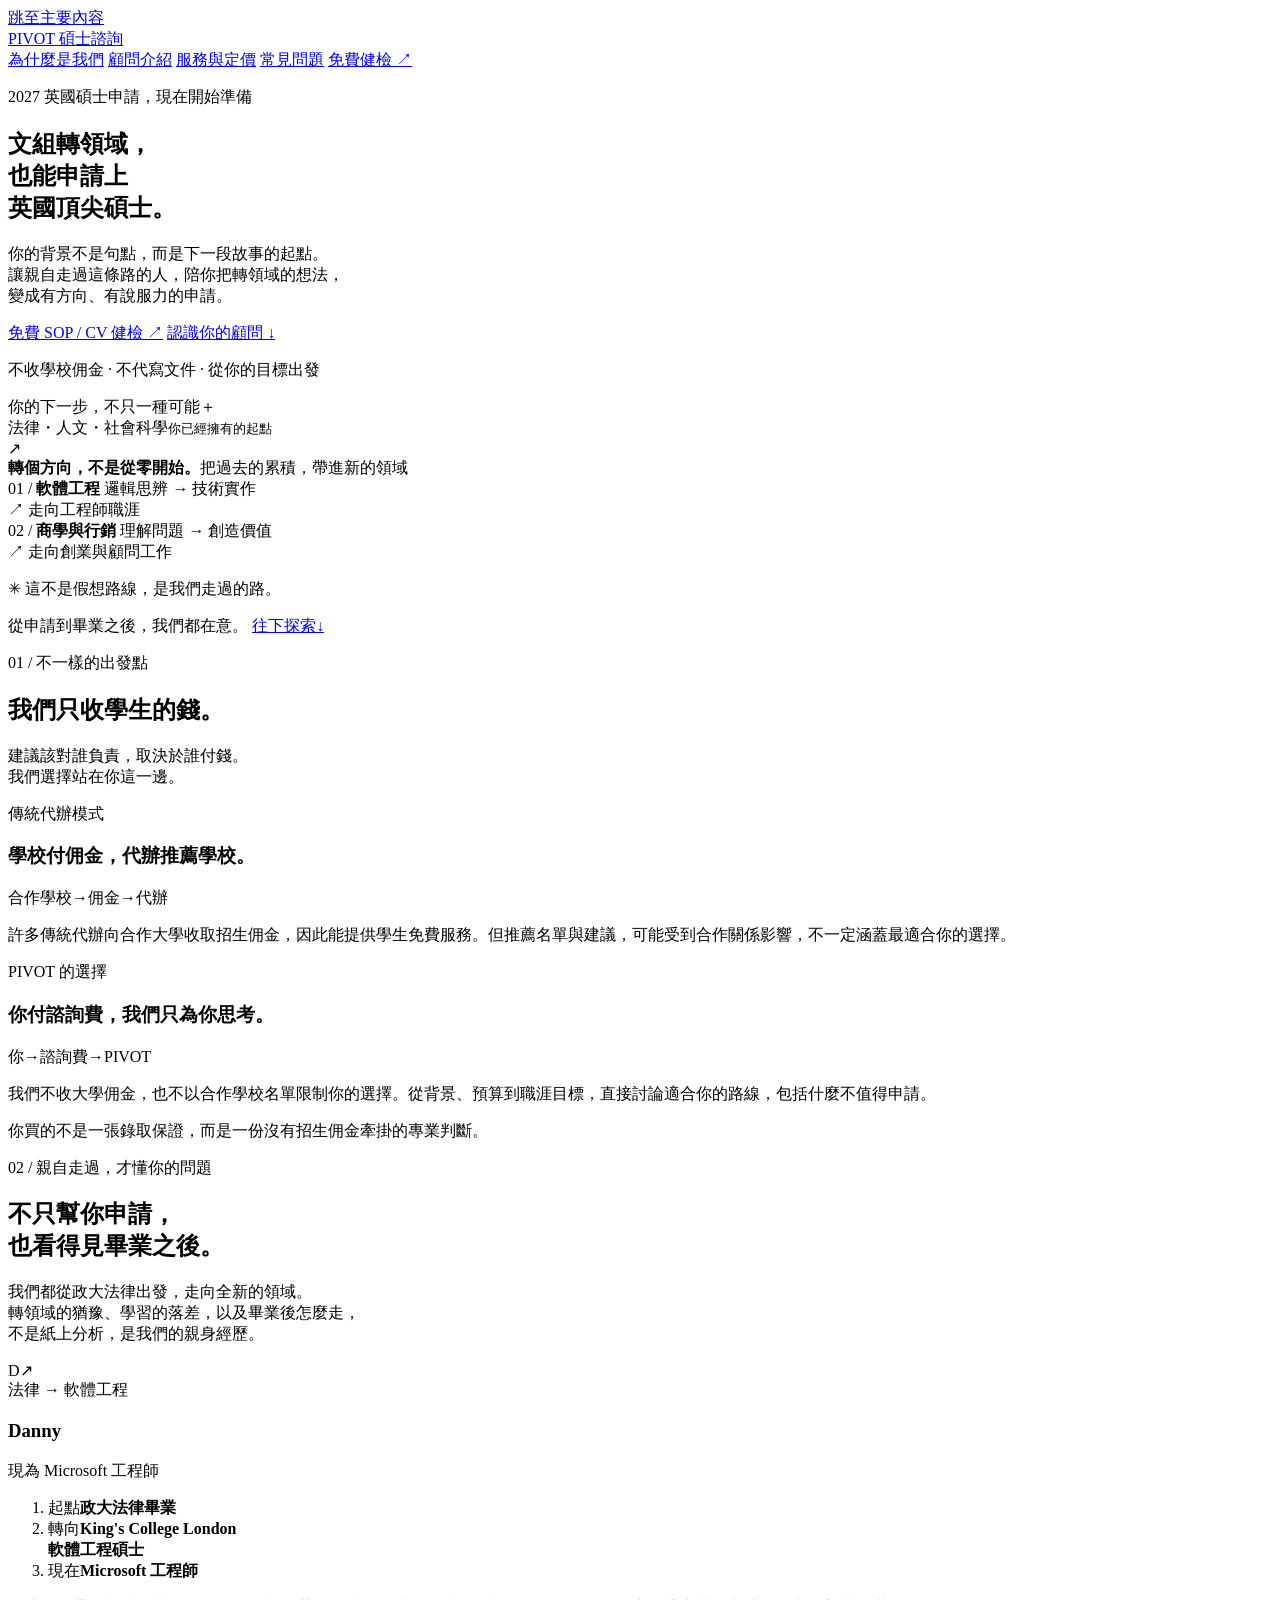
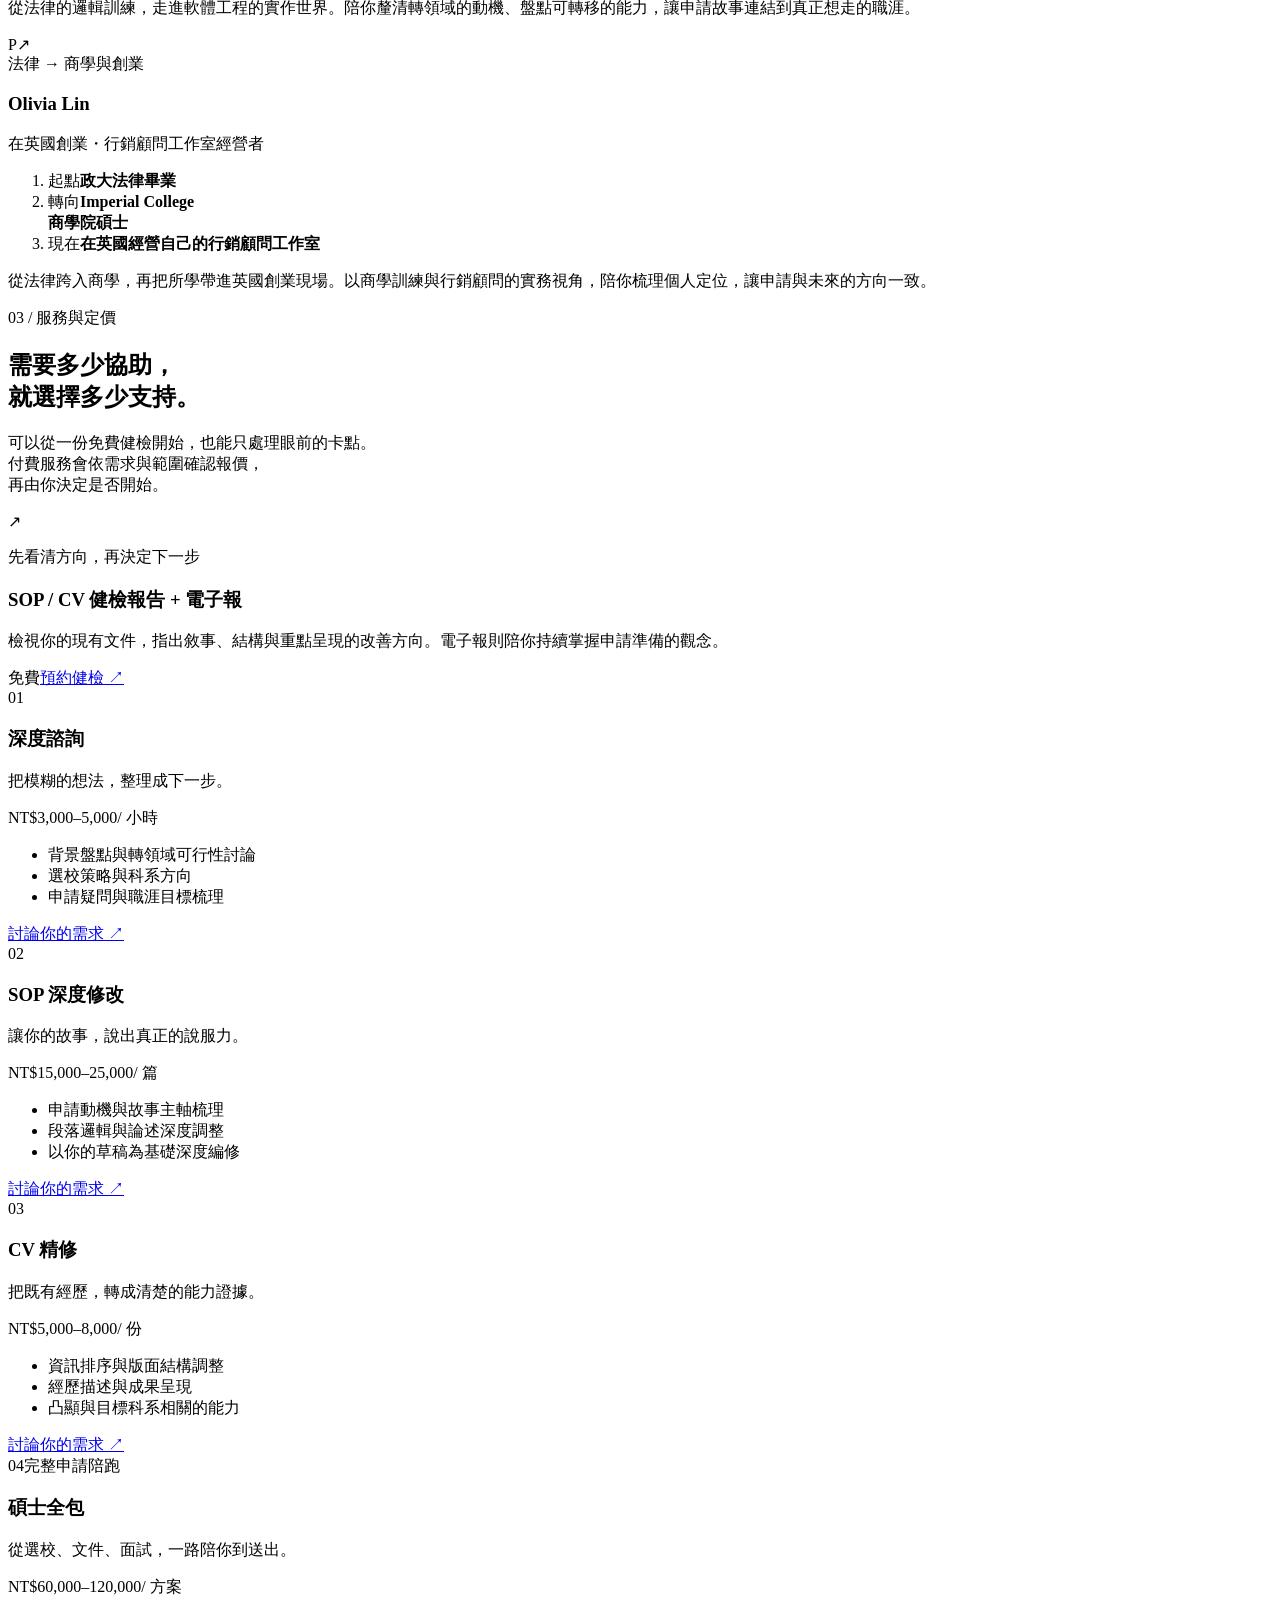
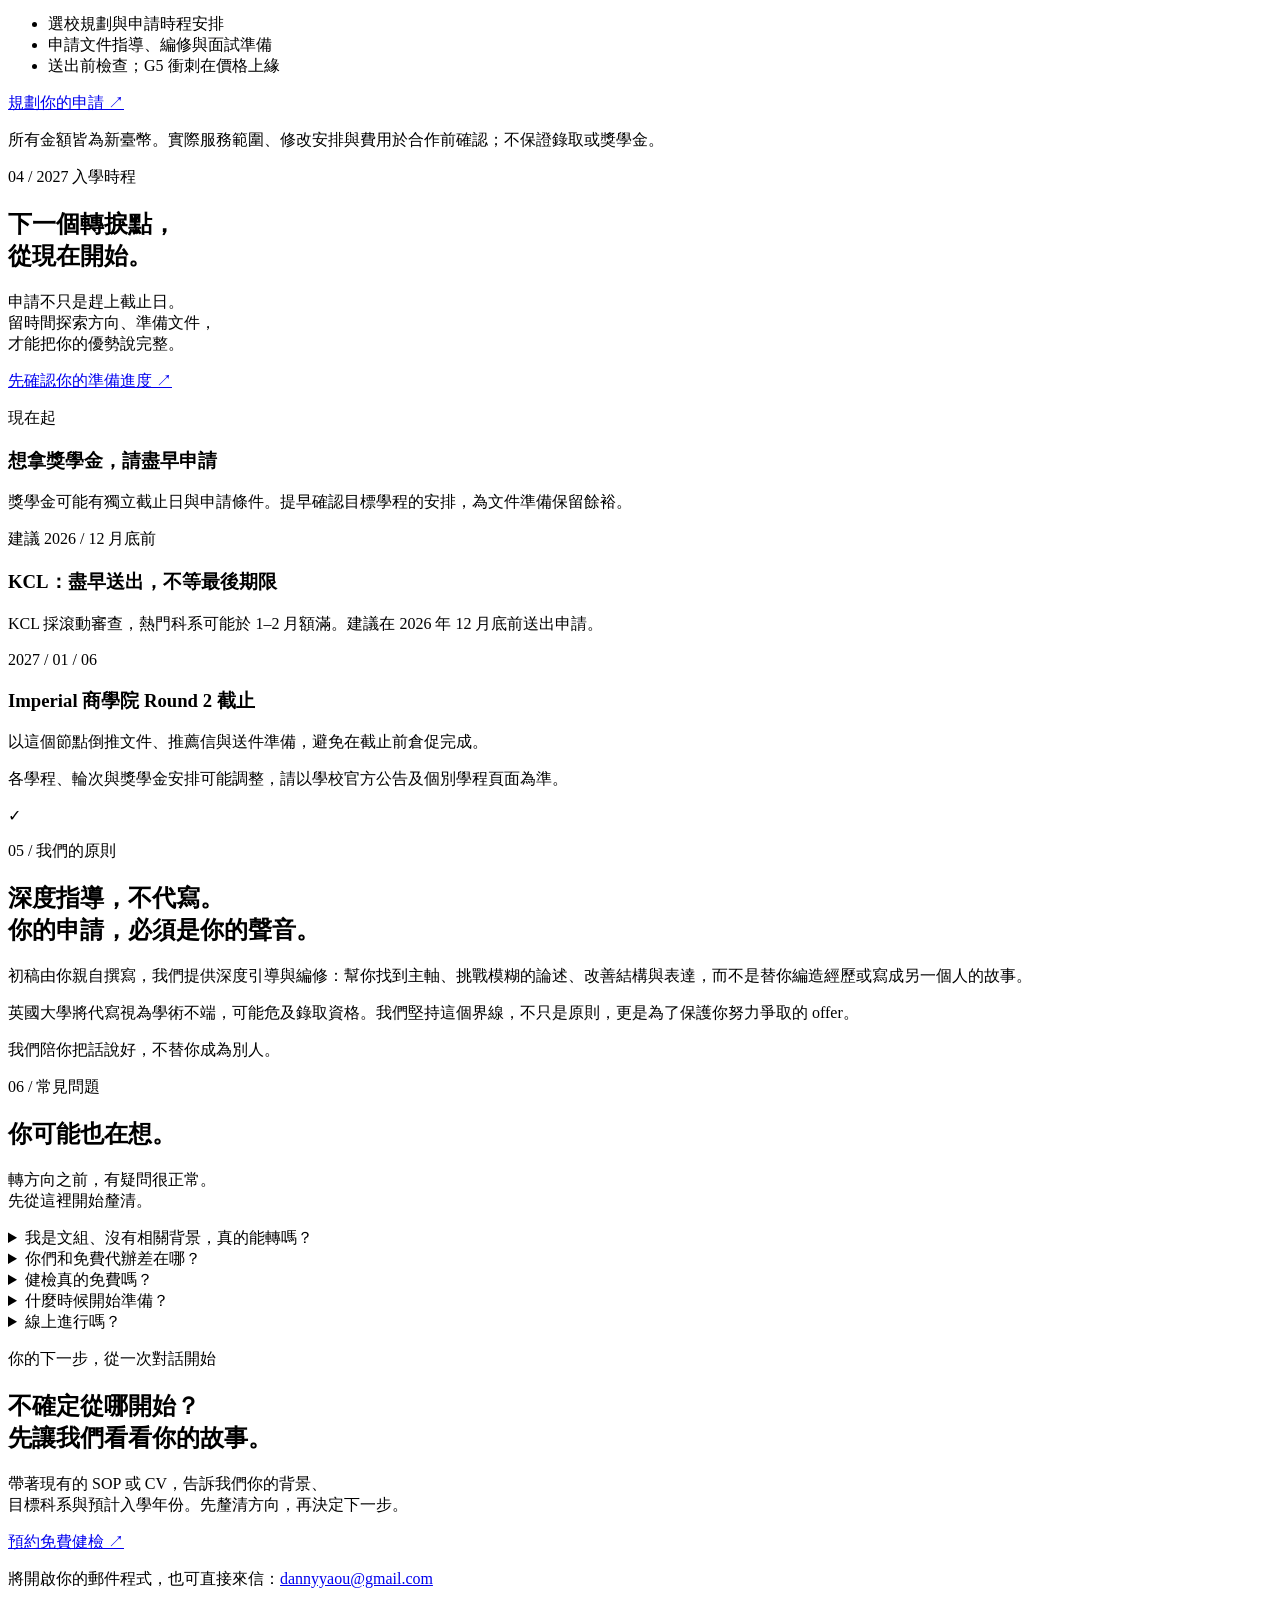
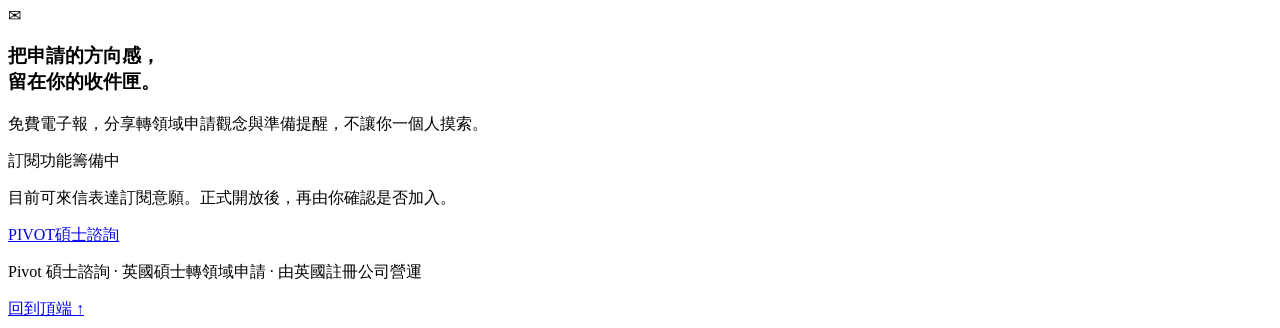
==== index.html @ 25c69df4 "Add files via upload" ====
<!doctype html>
<html lang="zh-Hant">
  <head>
    <meta charset="utf-8">
    <meta name="viewport" content="width=device-width, initial-scale=1">
    <meta name="theme-color" content="#102b40">
    <meta name="description" content="Pivot 碩士諮詢，陪文組背景的你轉領域申請英國碩士。由親身轉往軟體工程與商學的顧問，提供免費 SOP / CV 健檢、選校、文件修改與申請諮詢。只向學生收費，不收學校佣金。">
    <title>Pivot 碩士諮詢｜文組轉領域，走向你的下一步</title>
    <link rel="stylesheet" href="assets/style.css">
    <script src="assets/main.js" defer></script>
  </head>
  <body>
    <a class="skip-link" href="#main">跳至主要內容</a>
    <header class="site-header">
      <div class="container header-inner">
        <a class="brand" href="#top" aria-label="Pivot 碩士諮詢，回到首頁">
          <span class="wordmark">PIVOT<span class="brand-dot" aria-hidden="true"></span></span>
          <span class="brand-description">碩士諮詢</span>
        </a>
        <button class="nav-toggle" type="button" aria-expanded="false" aria-controls="primary-nav" hidden>
          <span class="menu-icon" aria-hidden="true"></span>
          <span class="menu-label">開啟選單</span>
        </button>
        <nav id="primary-nav" class="primary-nav" aria-label="主要導覽">
          <a href="#approach">為什麼是我們</a>
          <a href="#team">顧問介紹</a>
          <a href="#services">服務與定價</a>
          <a href="#faq">常見問題</a>
          <a class="nav-cta" href="#contact">免費健檢 <span aria-hidden="true">↗</span></a>
        </nav>
      </div>
    </header>

    <main id="main">
      <section id="top" class="hero" aria-labelledby="hero-title">
        <div class="container hero-layout">
          <div class="hero-copy">
            <p class="eyebrow"><span class="status-dot" aria-hidden="true"></span> 2027 英國碩士申請，現在開始準備</p>
            <h1 id="hero-title">文組轉領域，<br>也能申請上<br><span class="text-accent">英國頂尖碩士。</span></h1>
            <p class="hero-description">你的背景不是句點，而是下一段故事的起點。<br class="desktop-break">讓親自走過這條路的人，陪你把轉領域的想法，<br class="desktop-break">變成有方向、有說服力的申請。</p>
            <div class="hero-actions">
              <a class="button button-primary" href="#contact">免費 SOP / CV 健檢 <span aria-hidden="true">↗</span></a>
              <a class="text-link" href="#team">認識你的顧問 <span aria-hidden="true">↓</span></a>
            </div>
            <p class="hero-note">不收學校佣金 <span aria-hidden="true">·</span> 不代寫文件 <span aria-hidden="true">·</span> 從你的目標出發</p>
          </div>

          <div class="pivot-visual" aria-label="從法律背景，轉向軟體工程或商學，再走向職涯與創業的不同可能">
            <div class="visual-grid" aria-hidden="true"></div>
            <div class="visual-topline"><span class="small-label">你的下一步，不只一種可能</span><span class="visual-plus" aria-hidden="true">＋</span></div>
            <div class="path-origin"><span class="path-dot" aria-hidden="true"></span><span>法律・人文・社會科學</span><small>你已經擁有的起點</small></div>
            <div class="path-line" aria-hidden="true"><span></span></div>
            <div class="pivot-node"><span class="pivot-symbol" aria-hidden="true">↗</span><div><strong>轉個方向，不是從零開始。</strong><span>把過去的累積，帶進新的領域</span></div></div>
            <div class="path-branches" aria-hidden="true"></div>
            <div class="destination-grid">
              <div class="destination">
                <span class="destination-number">01 /</span>
                <strong>軟體工程</strong>
                <span>邏輯思辨 → 技術實作</span>
                <div class="outcome"><span aria-hidden="true">↗</span> 走向工程師職涯</div>
              </div>
              <div class="destination">
                <span class="destination-number">02 /</span>
                <strong>商學與行銷</strong>
                <span>理解問題 → 創造價值</span>
                <div class="outcome"><span aria-hidden="true">↗</span> 走向創業與顧問工作</div>
              </div>
            </div>
            <p class="visual-caption"><span aria-hidden="true">✳</span> 這不是假想路線，是我們走過的路。</p>
          </div>
        </div>
        <div class="container hero-bottom">
          <span>從申請到畢業之後，我們都在意。</span>
          <a href="#approach" aria-label="向下閱讀，了解我們的諮詢方式"><span>往下探索</span><span class="down-arrow" aria-hidden="true">↓</span></a>
        </div>
      </section>

      <section id="approach" class="section approach" aria-labelledby="approach-title">
        <div class="container">
          <div class="section-heading reveal">
            <p class="eyebrow">01 / 不一樣的出發點</p>
            <h2 id="approach-title">我們只收<span class="text-accent">學生的錢。</span></h2>
            <p>建議該對誰負責，取決於誰付錢。<br>我們選擇站在你這一邊。</p>
          </div>
          <div class="comparison-grid reveal">
            <article class="comparison-card agency-card">
              <p class="card-kicker">傳統代辦模式</p>
              <h3>學校付佣金，代辦推薦學校。</h3>
              <div class="funding-flow" aria-label="學校支付佣金給代辦"><span>合作學校</span><span class="flow-arrow" aria-hidden="true">→</span><span>佣金</span><span class="flow-arrow" aria-hidden="true">→</span><span>代辦</span></div>
              <p>許多傳統代辦向合作大學收取招生佣金，因此能提供學生免費服務。但推薦名單與建議，可能受到合作關係影響，不一定涵蓋最適合你的選擇。</p>
            </article>
            <article class="comparison-card pivot-card">
              <p class="card-kicker"><span class="status-dot" aria-hidden="true"></span> PIVOT 的選擇</p>
              <h3>你付諮詢費，我們只為你思考。</h3>
              <div class="funding-flow" aria-label="學生支付諮詢費給 Pivot"><span>你</span><span class="flow-arrow" aria-hidden="true">→</span><span>諮詢費</span><span class="flow-arrow" aria-hidden="true">→</span><span>PIVOT</span></div>
              <p>我們不收大學佣金，也不以合作學校名單限制你的選擇。從背景、預算到職涯目標，直接討論適合你的路線，包括什麼不值得申請。</p>
            </article>
          </div>
          <p class="section-footnote reveal">你買的不是一張錄取保證，而是一份沒有招生佣金牽掛的專業判斷。</p>
        </div>
      </section>

      <section id="team" class="section team" aria-labelledby="team-title">
        <div class="container">
          <div class="section-heading split-heading reveal">
            <div><p class="eyebrow">02 / 親自走過，才懂你的問題</p><h2 id="team-title">不只幫你申請，<br>也看得見<span class="text-accent">畢業之後。</span></h2></div>
            <p>我們都從政大法律出發，走向全新的領域。<br>轉領域的猶豫、學習的落差，以及畢業後怎麼走，<br>不是紙上分析，是我們的親身經歷。</p>
          </div>
          <div class="profile-grid">
            <article class="profile-card reveal">
              <div class="profile-top"><div class="profile-monogram" aria-hidden="true">D<span>↗</span></div><span class="profile-tag">法律 → 軟體工程</span></div>
              <h3>Danny</h3>
              <p class="profile-role">現為 Microsoft 工程師</p>
              <ol class="profile-path">
                <li><span>起點</span><strong>政大法律畢業</strong></li>
                <li><span>轉向</span><strong>King's College London<br>軟體工程碩士</strong></li>
                <li><span>現在</span><strong>Microsoft 工程師</strong></li>
              </ol>
              <p class="profile-description">從法律的邏輯訓練，走進軟體工程的實作世界。陪你釐清轉領域的動機、盤點可轉移的能力，讓申請故事連結到真正想走的職涯。</p>
            </article>
            <article class="profile-card reveal">
              <div class="profile-top"><div class="profile-monogram monogram-teal" aria-hidden="true">P<span>↗</span></div><span class="profile-tag">法律 → 商學與創業</span></div>
              <h3>Olivia Lin</h3>
              <p class="profile-role">在英國創業・行銷顧問工作室經營者</p>
              <ol class="profile-path">
                <li><span>起點</span><strong>政大法律畢業</strong></li>
                <li><span>轉向</span><strong>Imperial College<br>商學院碩士</strong></li>
                <li><span>現在</span><strong>在英國經營自己的行銷顧問工作室</strong></li>
              </ol>
              <p class="profile-description">從法律跨入商學，再把所學帶進英國創業現場。以商學訓練與行銷顧問的實務視角，陪你梳理個人定位，讓申請與未來的方向一致。</p>
            </article>
          </div>
        </div>
      </section>

      <section id="services" class="section services" aria-labelledby="services-title">
        <div class="container">
          <div class="section-heading split-heading reveal">
            <div><p class="eyebrow">03 / 服務與定價</p><h2 id="services-title">需要多少協助，<br>就選擇<span class="text-accent">多少支持。</span></h2></div>
            <p>可以從一份免費健檢開始，也能只處理眼前的卡點。<br>付費服務會依需求與範圍確認報價，<br>再由你決定是否開始。</p>
          </div>
          <article class="free-service reveal">
            <div class="free-service-icon" aria-hidden="true">↗</div>
            <div class="free-service-copy"><p class="card-kicker">先看清方向，再決定下一步</p><h3>SOP / CV 健檢報告 + 電子報</h3><p>檢視你的現有文件，指出敘事、結構與重點呈現的改善方向。電子報則陪你持續掌握申請準備的觀念。</p></div>
            <div class="free-service-action"><span class="free-price">免費</span><a class="text-link" href="#contact">預約健檢 <span aria-hidden="true">↗</span></a></div>
          </article>
          <div class="pricing-grid">
            <article class="price-card reveal">
              <span class="service-number">01</span><h3>深度諮詢</h3><p class="service-summary">把模糊的想法，整理成下一步。</p>
              <p class="price"><span class="currency">NT$</span>3,000–5,000<span class="price-unit">/ 小時</span></p>
              <ul class="check-list"><li>背景盤點與轉領域可行性討論</li><li>選校策略與科系方向</li><li>申請疑問與職涯目標梳理</li></ul>
              <a class="service-link" href="#contact">討論你的需求 <span aria-hidden="true">↗</span></a>
            </article>
            <article class="price-card reveal">
              <span class="service-number">02</span><h3>SOP 深度修改</h3><p class="service-summary">讓你的故事，說出真正的說服力。</p>
              <p class="price"><span class="currency">NT$</span>15,000–25,000<span class="price-unit">/ 篇</span></p>
              <ul class="check-list"><li>申請動機與故事主軸梳理</li><li>段落邏輯與論述深度調整</li><li>以你的草稿為基礎深度編修</li></ul>
              <a class="service-link" href="#contact">討論你的需求 <span aria-hidden="true">↗</span></a>
            </article>
            <article class="price-card reveal">
              <span class="service-number">03</span><h3>CV 精修</h3><p class="service-summary">把既有經歷，轉成清楚的能力證據。</p>
              <p class="price"><span class="currency">NT$</span>5,000–8,000<span class="price-unit">/ 份</span></p>
              <ul class="check-list"><li>資訊排序與版面結構調整</li><li>經歷描述與成果呈現</li><li>凸顯與目標科系相關的能力</li></ul>
              <a class="service-link" href="#contact">討論你的需求 <span aria-hidden="true">↗</span></a>
            </article>
            <article class="price-card package-card reveal">
              <div class="package-heading"><span class="service-number">04</span><span class="package-tag">完整申請陪跑</span></div>
              <h3>碩士全包</h3><p class="service-summary">從選校、文件、面試，一路陪你到送出。</p>
              <p class="price"><span class="currency">NT$</span>60,000–120,000<span class="price-unit">/ 方案</span></p>
              <ul class="check-list"><li>選校規劃與申請時程安排</li><li>申請文件指導、編修與面試準備</li><li>送出前檢查；G5 衝刺在價格上緣</li></ul>
              <a class="service-link" href="#contact">規劃你的申請 <span aria-hidden="true">↗</span></a>
            </article>
          </div>
          <p class="section-footnote reveal">所有金額皆為新臺幣。實際服務範圍、修改安排與費用於合作前確認；不保證錄取或獎學金。</p>
        </div>
      </section>

      <section id="timeline" class="section timeline-section" aria-labelledby="timeline-title">
        <div class="container timeline-layout">
          <div class="timeline-intro reveal"><p class="eyebrow">04 / 2027 入學時程</p><h2 id="timeline-title">下一個轉捩點，<br>從現在開始。</h2><p>申請不只是趕上截止日。<br>留時間探索方向、準備文件，<br>才能把你的優勢說完整。</p><a class="text-link" href="#contact">先確認你的準備進度 <span aria-hidden="true">↗</span></a></div>
          <div class="timeline reveal">
            <article class="timeline-item"><span class="timeline-marker" aria-hidden="true"></span><p class="timeline-date">現在起</p><h3>想拿獎學金，請盡早申請</h3><p>獎學金可能有獨立截止日與申請條件。提早確認目標學程的安排，為文件準備保留餘裕。</p></article>
            <article class="timeline-item"><span class="timeline-marker" aria-hidden="true"></span><p class="timeline-date">建議 <time datetime="2026-12">2026 / 12</time> 月底前</p><h3>KCL：盡早送出，不等最後期限</h3><p>KCL 採滾動審查，熱門科系可能於 1–2 月額滿。建議在 2026 年 12 月底前送出申請。</p></article>
            <article class="timeline-item"><span class="timeline-marker" aria-hidden="true"></span><p class="timeline-date"><time datetime="2027-01-06">2027 / 01 / 06</time></p><h3>Imperial 商學院 Round 2 截止</h3><p>以這個節點倒推文件、推薦信與送件準備，避免在截止前倉促完成。</p></article>
            <p class="timeline-note">各學程、輪次與獎學金安排可能調整，請以學校官方公告及個別學程頁面為準。</p>
          </div>
        </div>
      </section>

      <section id="principles" class="section principles" aria-labelledby="principles-title">
        <div class="container principles-layout reveal">
          <div class="principle-icon" aria-hidden="true">✓</div>
          <div><p class="eyebrow">05 / 我們的原則</p><h2 id="principles-title">深度指導，不代寫。<br><span class="text-accent">你的申請，必須是你的聲音。</span></h2><p>初稿由你親自撰寫，我們提供深度引導與編修：幫你找到主軸、挑戰模糊的論述、改善結構與表達，而不是替你編造經歷或寫成另一個人的故事。</p><p>英國大學將代寫視為學術不端，可能危及錄取資格。我們堅持這個界線，不只是原則，更是為了保護你努力爭取的 offer。</p><span class="principle-signoff">我們陪你把話說好，不替你成為別人。</span></div>
        </div>
      </section>

      <section id="faq" class="section faq-section" aria-labelledby="faq-title">
        <div class="container faq-layout">
          <div class="section-heading reveal"><p class="eyebrow">06 / 常見問題</p><h2 id="faq-title">你可能也在想。</h2><p>轉方向之前，有疑問很正常。<br>先從這裡開始釐清。</p></div>
          <div class="faq-list reveal">
            <details><summary>我是文組、沒有相關背景，真的能轉嗎？<span class="faq-icon" aria-hidden="true"></span></summary><div class="faq-answer"><p>有機會，但不是每個科系都接受零相關背景。部分轉領域碩士會招收不同學科的學生，另一些則要求先修課程、數理能力或相關經驗。我們會先看你的修課、經歷與目標，找出可行的學程及需要補強的地方，而不是一概保證「一定能轉」。</p></div></details>
            <details><summary>你們和免費代辦差在哪？<span class="faq-icon" aria-hidden="true"></span></summary><div class="faq-answer"><p>核心差異是付費來源。許多免費代辦由合作大學支付招生佣金；Pivot 的付費服務只向學生收費，不收學校佣金。因此我們能以你的背景、預算和職涯方向為出發點，不受合作校名單限制，也會直接說明不適合你的選擇。</p></div></details>
            <details><summary>健檢真的免費嗎？<span class="faq-icon" aria-hidden="true"></span></summary><div class="faq-answer"><p>是的，SOP / CV 健檢報告免費，不需要先購買付費服務。健檢會指出現有文件的主要問題與改善方向；逐段深度修改或完整申請陪跑則屬於另外報價的服務。電子報也免費，且不會因為健檢就自動替你訂閱。</p></div></details>
            <details><summary>什麼時候開始準備？<span class="faq-icon" aria-hidden="true"></span></summary><div class="faq-answer"><p>建議在預計入學前一年開始盤點，轉領域若需要補先修或累積作品，最好更早。以 2027 入學為例，建議在 2026 年 12 月底前送出 KCL 熱門科系申請；Imperial 商學院 Round 2 截止為 2027 年 1 月 6 日。若希望申請獎學金，請再提早確認個別截止日，實際安排以學校公告為準。</p></div></details>
            <details><summary>線上進行嗎？<span class="faq-icon" aria-hidden="true"></span></summary><div class="faq-answer"><p>是的，諮詢與文件協作皆可線上進行，不受所在地限制。來信時可以提供你的所在地、時區及方便的時段，我們會一起確認會議時間與文件交付方式。</p></div></details>
          </div>
        </div>
      </section>

      <section id="contact" class="contact-section" aria-labelledby="contact-title">
        <div class="container contact-layout reveal">
          <div><p class="eyebrow"><span class="status-dot" aria-hidden="true"></span> 你的下一步，從一次對話開始</p><h2 id="contact-title">不確定從哪開始？<br>先讓我們看看你的故事。</h2><p>帶著現有的 SOP 或 CV，告訴我們你的背景、<br class="desktop-break">目標科系與預計入學年份。先釐清方向，再決定下一步。</p><a class="button button-light" href="mailto:dannyyaou@gmail.com">預約免費健檢 <span aria-hidden="true">↗</span></a><p class="contact-email">將開啟你的郵件程式，也可直接來信：<a href="mailto:dannyyaou@gmail.com">dannyyaou@gmail.com</a></p></div>
          <aside class="newsletter" aria-labelledby="newsletter-title"><span class="newsletter-icon" aria-hidden="true">✉</span><h3 id="newsletter-title">把申請的方向感，<br>留在你的收件匣。</h3><p>免費電子報，分享轉領域申請觀念與準備提醒，不讓你一個人摸索。</p><div class="newsletter-placeholder"><span class="status-dot" aria-hidden="true"></span> 訂閱功能籌備中</div><p class="newsletter-note">目前可來信表達訂閱意願。正式開放後，再由你確認是否加入。</p></aside>
        </div>
      </section>
    </main>

    <footer class="site-footer">
      <div class="container footer-inner"><a class="brand footer-brand" href="#top" aria-label="Pivot 碩士諮詢，回到首頁"><span class="wordmark">PIVOT<span class="brand-dot" aria-hidden="true"></span></span><span class="brand-description">碩士諮詢</span></a><p>Pivot 碩士諮詢 · 英國碩士轉領域申請 · 由英國註冊公司營運</p><a class="back-top" href="#top">回到頂端 <span aria-hidden="true">↑</span></a></div>
    </footer>
  </body>
</html>
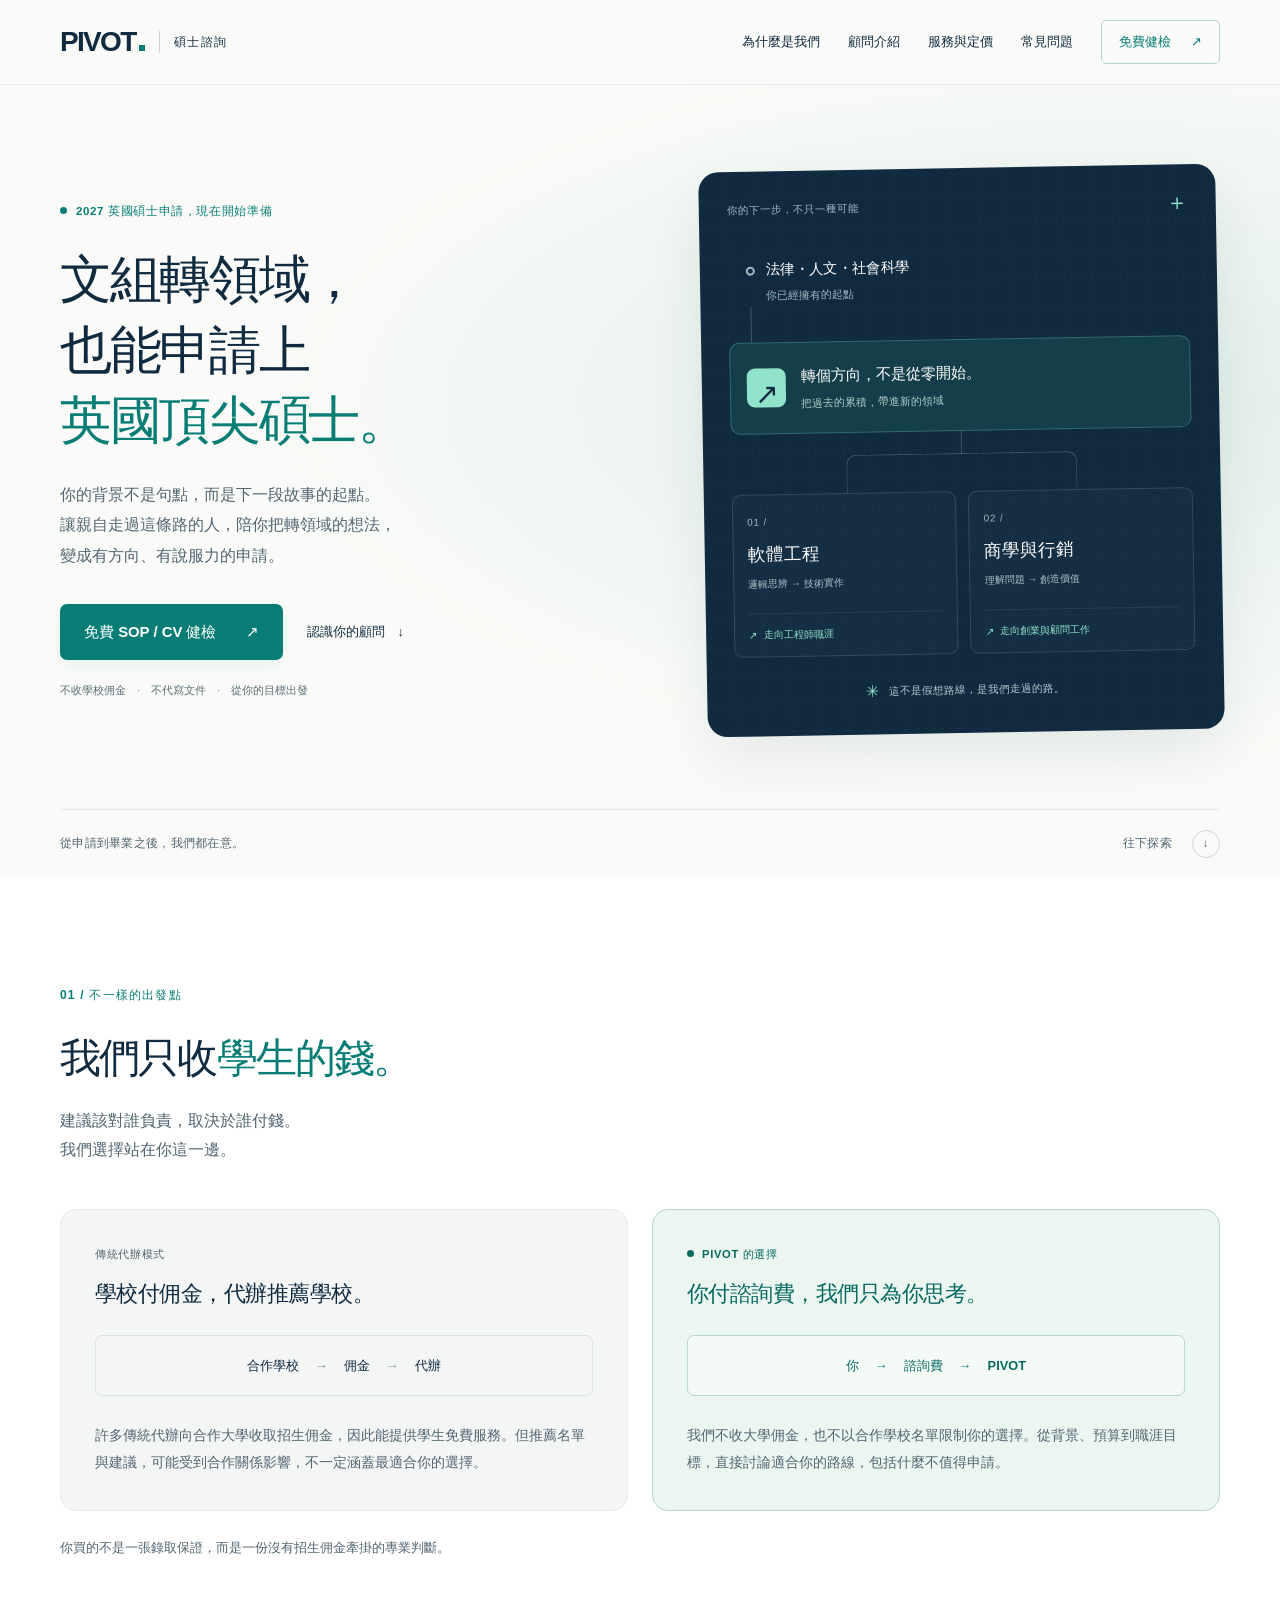
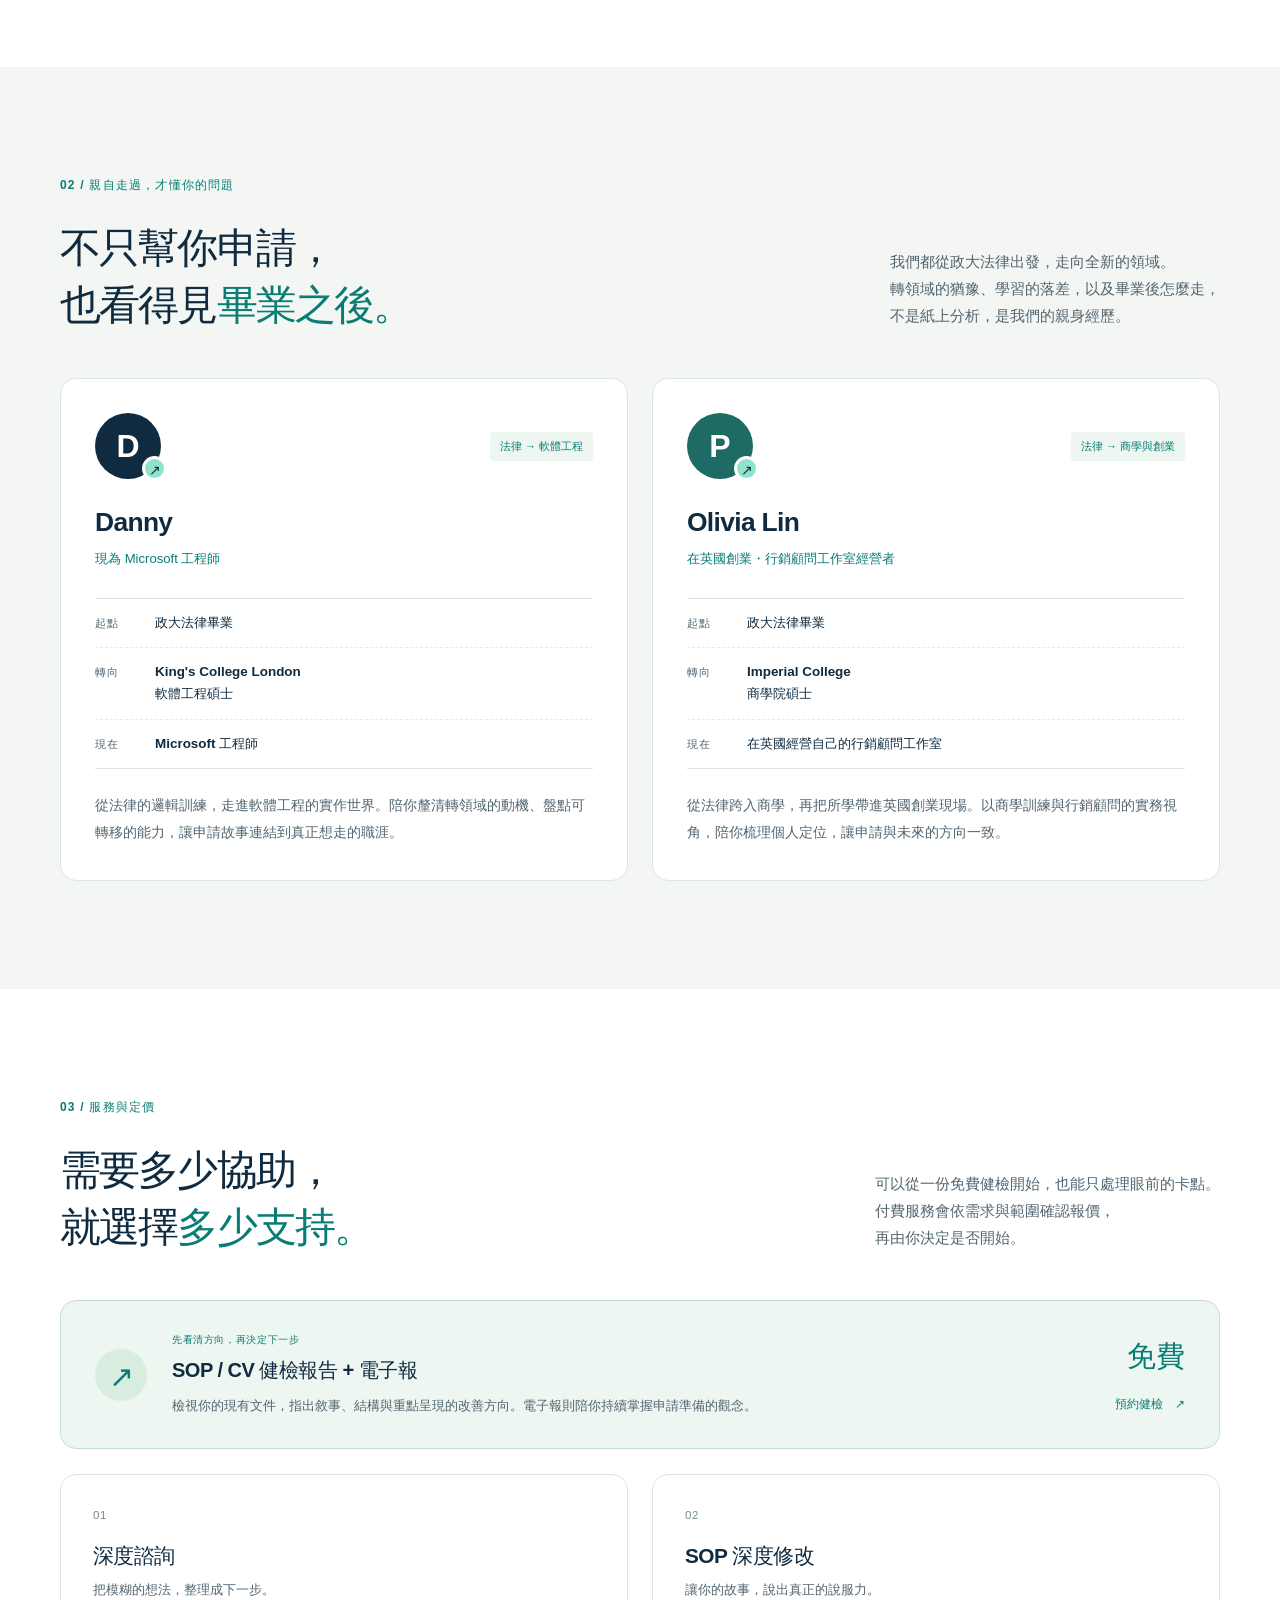
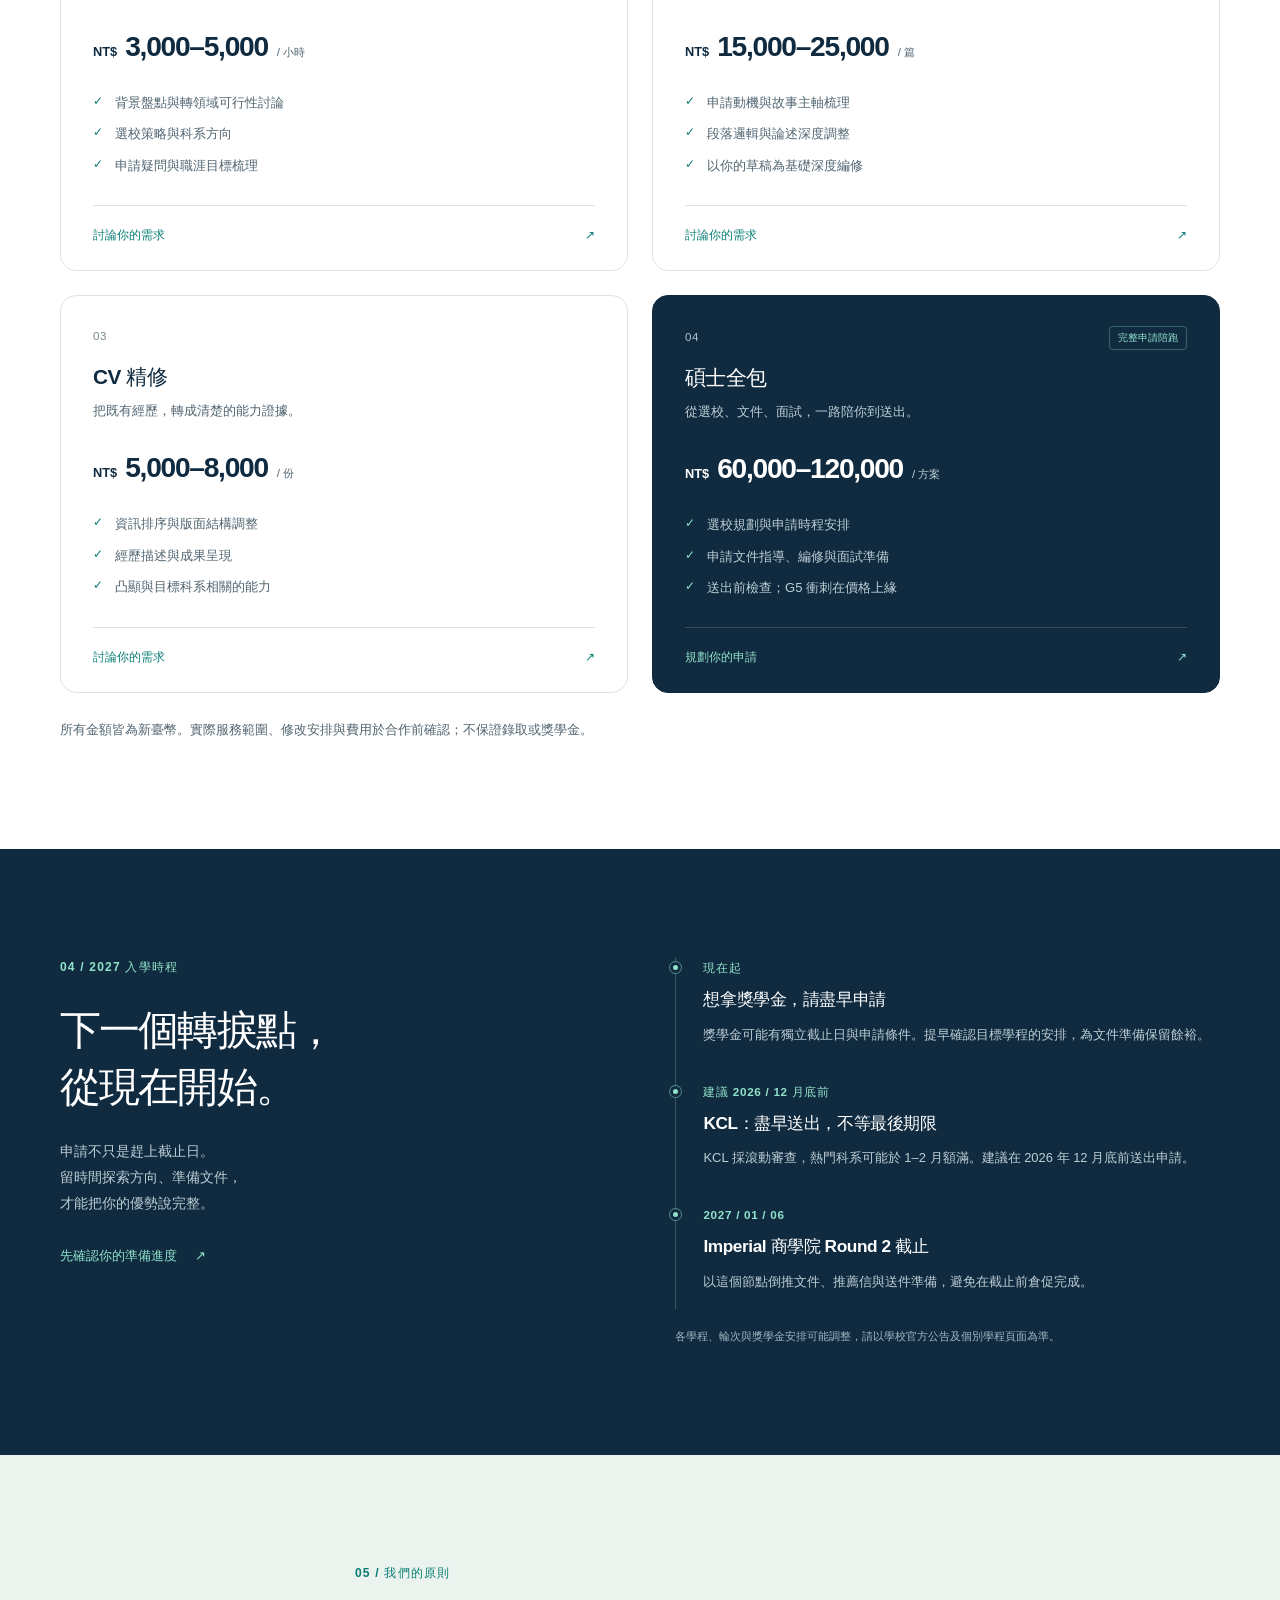
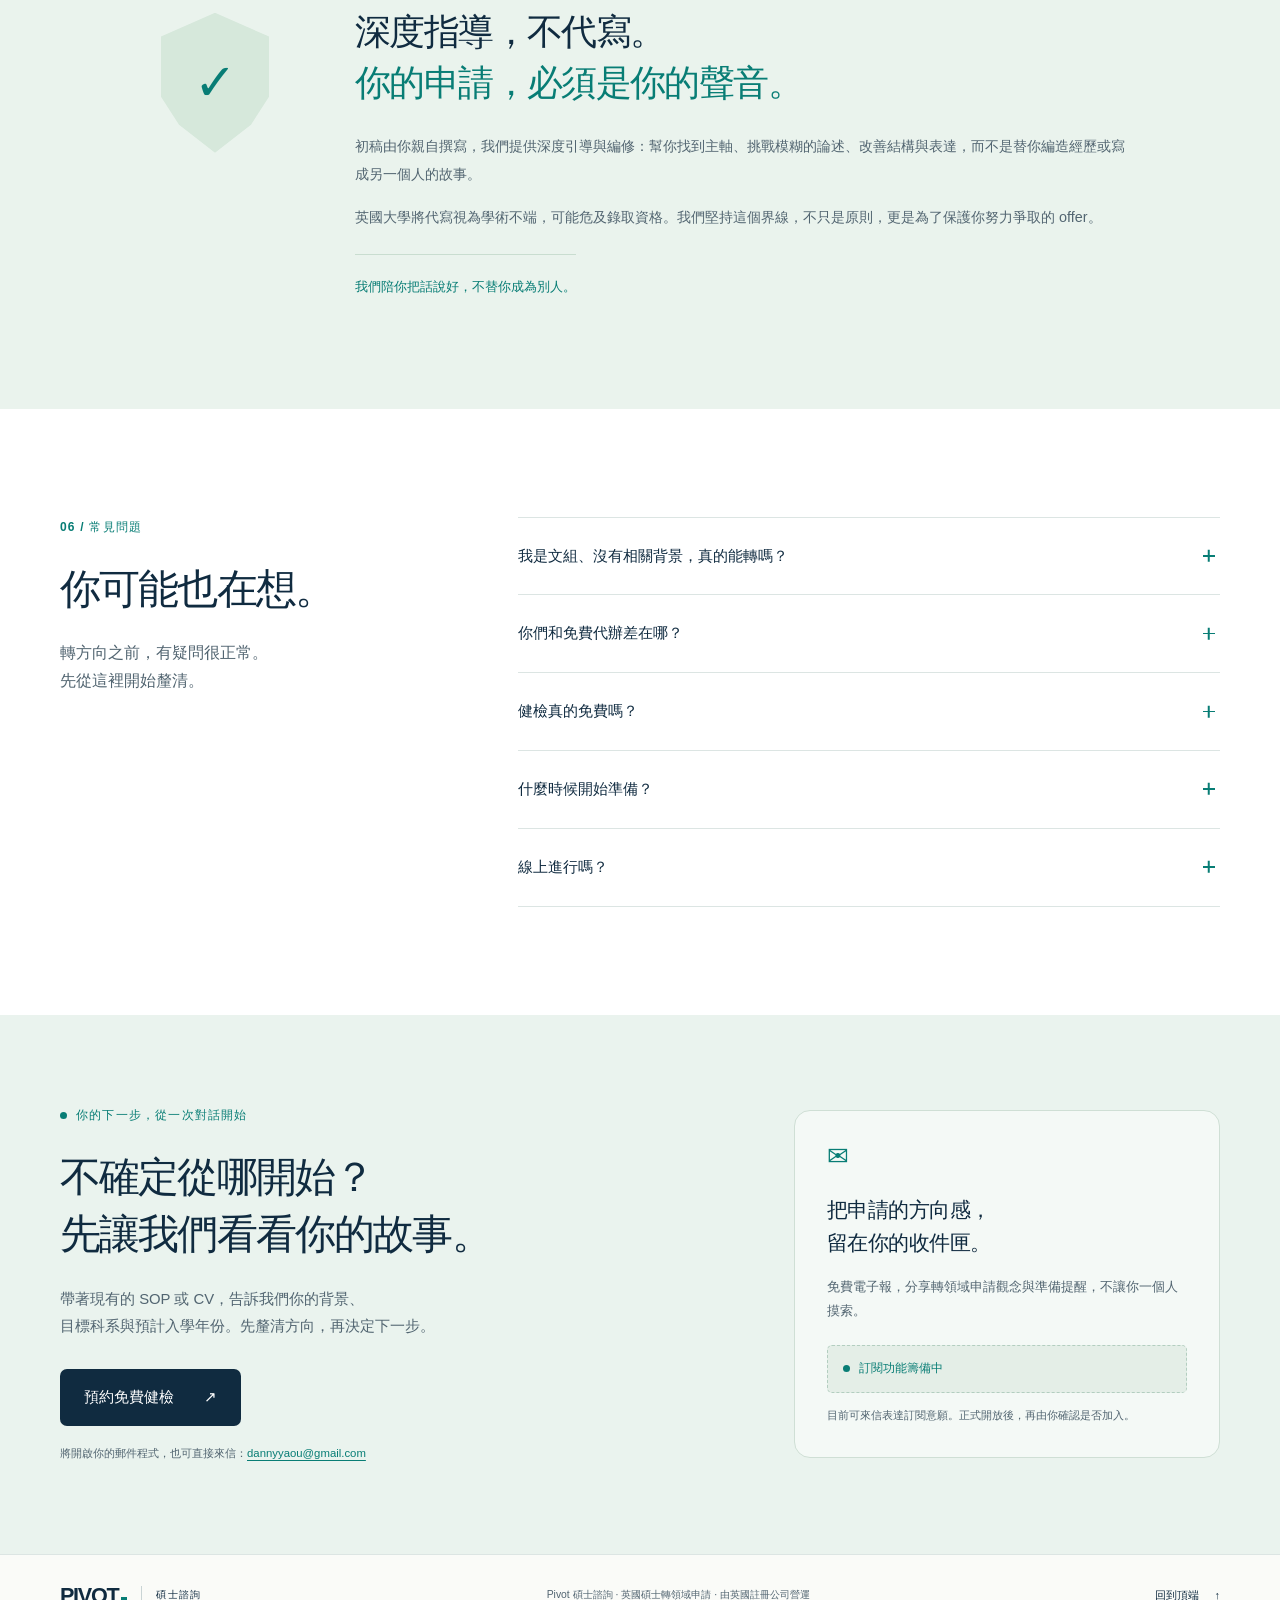
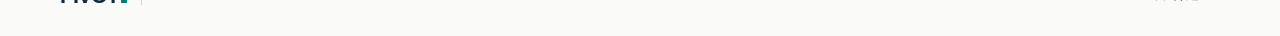
==== commit 57c22278: "Link CTAs to health check" ====
--- a/index.html
+++ b/index.html
@@ -26,7 +26,7 @@
           <a href="#team">顧問介紹</a>
           <a href="#services">服務與定價</a>
           <a href="#faq">常見問題</a>
-          <a class="nav-cta" href="#contact">免費健檢 <span aria-hidden="true">↗</span></a>
+          <a class="nav-cta" href="health-check.html">免費健檢 <span aria-hidden="true">↗</span></a>
         </nav>
       </div>
     </header>
@@ -39,7 +39,7 @@
             <h1 id="hero-title">文組轉領域，<br>也能申請上<br><span class="text-accent">英國頂尖碩士。</span></h1>
             <p class="hero-description">你的背景不是句點，而是下一段故事的起點。<br class="desktop-break">讓親自走過這條路的人，陪你把轉領域的想法，<br class="desktop-break">變成有方向、有說服力的申請。</p>
             <div class="hero-actions">
-              <a class="button button-primary" href="#contact">免費 SOP / CV 健檢 <span aria-hidden="true">↗</span></a>
+              <a class="button button-primary" href="health-check.html">免費 SOP / CV 健檢 <span aria-hidden="true">↗</span></a>
               <a class="text-link" href="#team">認識你的顧問 <span aria-hidden="true">↓</span></a>
             </div>
             <p class="hero-note">不收學校佣金 <span aria-hidden="true">·</span> 不代寫文件 <span aria-hidden="true">·</span> 從你的目標出發</p>
@@ -142,7 +142,7 @@
           <article class="free-service reveal">
             <div class="free-service-icon" aria-hidden="true">↗</div>
             <div class="free-service-copy"><p class="card-kicker">先看清方向，再決定下一步</p><h3>SOP / CV 健檢報告 + 電子報</h3><p>檢視你的現有文件，指出敘事、結構與重點呈現的改善方向。電子報則陪你持續掌握申請準備的觀念。</p></div>
-            <div class="free-service-action"><span class="free-price">免費</span><a class="text-link" href="#contact">預約健檢 <span aria-hidden="true">↗</span></a></div>
+            <div class="free-service-action"><span class="free-price">免費</span><a class="text-link" href="health-check.html">預約健檢 <span aria-hidden="true">↗</span></a></div>
           </article>
           <div class="pricing-grid">
             <article class="price-card reveal">
@@ -209,7 +209,7 @@
 
       <section id="contact" class="contact-section" aria-labelledby="contact-title">
         <div class="container contact-layout reveal">
-          <div><p class="eyebrow"><span class="status-dot" aria-hidden="true"></span> 你的下一步，從一次對話開始</p><h2 id="contact-title">不確定從哪開始？<br>先讓我們看看你的故事。</h2><p>帶著現有的 SOP 或 CV，告訴我們你的背景、<br class="desktop-break">目標科系與預計入學年份。先釐清方向，再決定下一步。</p><a class="button button-light" href="mailto:dannyyaou@gmail.com">預約免費健檢 <span aria-hidden="true">↗</span></a><p class="contact-email">將開啟你的郵件程式，也可直接來信：<a href="mailto:dannyyaou@gmail.com">dannyyaou@gmail.com</a></p></div>
+          <div><p class="eyebrow"><span class="status-dot" aria-hidden="true"></span> 你的下一步，從一次對話開始</p><h2 id="contact-title">不確定從哪開始？<br>先讓我們看看你的故事。</h2><p>帶著現有的 SOP 或 CV，告訴我們你的背景、<br class="desktop-break">目標科系與預計入學年份。先釐清方向，再決定下一步。</p><a class="button button-light" href="health-check.html">預約免費健檢 <span aria-hidden="true">↗</span></a><p class="contact-email">將開啟你的郵件程式，也可直接來信：<a href="mailto:dannyyaou@gmail.com">dannyyaou@gmail.com</a></p></div>
           <aside class="newsletter" aria-labelledby="newsletter-title"><span class="newsletter-icon" aria-hidden="true">✉</span><h3 id="newsletter-title">把申請的方向感，<br>留在你的收件匣。</h3><p>免費電子報，分享轉領域申請觀念與準備提醒，不讓你一個人摸索。</p><div class="newsletter-placeholder"><span class="status-dot" aria-hidden="true"></span> 訂閱功能籌備中</div><p class="newsletter-note">目前可來信表達訂閱意願。正式開放後，再由你確認是否加入。</p></aside>
         </div>
       </section>
--- a/assets/style.css
+++ b/assets/style.css
@@ -0,0 +1,380 @@
+@charset "UTF-8";
+
+:root {
+  color-scheme: light;
+  --ink: #102b40;
+  --muted: #526571;
+  --teal: #087d75;
+  --mint: #91e2ca;
+  --paper: #fafbf8;
+  --line: #dce5e3;
+  --radius: 16px;
+  --header-height: 84px;
+  font-family: -apple-system, BlinkMacSystemFont, "Segoe UI", "PingFang TC", "Microsoft JhengHei", sans-serif;
+  font-synthesis: none;
+}
+
+*, *::before, *::after { box-sizing: border-box; }
+html { scroll-behavior: smooth; scroll-padding-top: calc(var(--header-height) + 24px); }
+body { margin: 0; color: var(--ink); background: var(--paper); line-height: 1.8; -webkit-font-smoothing: antialiased; }
+a { color: inherit; text-decoration: none; }
+button { font: inherit; }
+button, a, summary { -webkit-tap-highlight-color: transparent; }
+a, button, summary { touch-action: manipulation; }
+:focus-visible { outline: 3px solid var(--teal); outline-offset: 5px; }
+::selection { background: #bcebdc; color: var(--ink); }
+h1, h2, h3, p { margin: 0; }
+h1, h2, h3 { line-height: 1.4; }
+h2 { font-size: clamp(1.8rem, 3.2vw, 2.65rem); font-weight: 750; letter-spacing: -.045em; }
+h3 { font-size: 1.25rem; letter-spacing: -.025em; }
+.container { width: min(1160px, calc(100% - 96px)); margin-inline: auto; }
+.section { padding-block: 108px; }
+.text-accent { color: var(--teal); }
+.eyebrow { display: flex; align-items: center; gap: 9px; color: var(--teal); font-size: .75rem; font-weight: 700; letter-spacing: .1em; margin-bottom: 23px; }
+.status-dot { display: inline-block; flex: 0 0 7px; width: 7px; height: 7px; border-radius: 50%; background: currentColor; }
+.section-heading { margin-bottom: 44px; }
+.section-heading > p:last-child { color: var(--muted); margin-top: 20px; }
+.split-heading { display: flex; align-items: flex-end; justify-content: space-between; gap: 40px; }
+.split-heading > p:last-child { max-width: 410px; margin: 0 0 5px; font-size: .93rem; }
+.section-footnote { margin-top: 25px; color: var(--muted); font-size: .8rem; }
+.text-link { display: inline-flex; align-items: center; gap: 18px; color: var(--teal); font-size: .88rem; font-weight: 650; }
+.text-link span, .service-link span, .button span { transition: transform .2s ease; }
+.text-link:hover span, .service-link:hover span, .button:hover span { transform: translate(3px, -3px); }
+.button { display: inline-flex; align-items: center; justify-content: space-between; gap: 30px; min-height: 56px; padding: 14px 23px; border: 1px solid transparent; border-radius: 7px; font-size: .93rem; font-weight: 650; transition: background .2s ease, box-shadow .2s ease, transform .2s ease; }
+.button-primary { color: #fff; background: var(--teal); box-shadow: 0 5px 16px #087d7514; }
+.button-primary:hover { background: #06655f; box-shadow: 0 8px 22px #087d7528; }
+.skip-link { position: fixed; top: 10px; left: 15px; padding: 10px 20px; z-index: 20; background: var(--ink); color: #fff; border-radius: 5px; transform: translateY(-160%); }
+.skip-link:focus { transform: none; }
+
+.site-header { position: sticky; top: 0; z-index: 10; background: #fafbf8f5; border-bottom: 1px solid #102b4010; }
+.header-inner { min-height: var(--header-height); display: flex; align-items: center; justify-content: space-between; gap: 25px; }
+.brand { display: inline-flex; align-items: center; gap: 14px; flex-shrink: 0; }
+.wordmark { display: inline-flex; align-items: baseline; font-size: 1.75rem; font-weight: 850; letter-spacing: -.06em; line-height: 1; }
+.brand-dot { width: 6px; height: 6px; margin-left: 3px; background: var(--teal); }
+.brand-description { font-size: .77rem; font-weight: 600; letter-spacing: .12em; border-left: 1px solid #c9d4d5; padding-left: 14px; }
+.primary-nav { display: flex; align-items: center; gap: 28px; font-size: .8rem; font-weight: 550; }
+.primary-nav > a { padding-block: 10px; }
+.primary-nav > a:hover { color: var(--teal); }
+.primary-nav .nav-cta { display: inline-flex; gap: 20px; padding: 9px 17px; border: 1px solid #b8d3cc; border-radius: 5px; color: var(--teal); }
+.nav-cta:hover { background: #e5f2ec; }
+.nav-toggle { display: none; }
+
+.hero { position: relative; overflow: hidden; background: radial-gradient(ellipse at 85% 40%, #e0eee8 0%, transparent 55%), var(--paper); }
+.hero-layout { display: grid; grid-template-columns: 1.12fr 1fr; align-items: center; gap: 64px; padding-top: 83px; padding-bottom: 76px; }
+.hero .eyebrow { font-size: .72rem; letter-spacing: .055em; }
+h1 { font-size: clamp(2.5rem, 4.05vw, 3.6rem); font-weight: 780; letter-spacing: -.045em; line-height: 1.36; }
+.hero-description { color: var(--muted); font-size: .98rem; margin-top: 24px; line-height: 1.95; }
+.hero-actions { display: flex; align-items: center; flex-wrap: wrap; gap: 24px; margin-top: 32px; }
+.hero-actions .text-link { color: var(--ink); font-size: .8rem; gap: 12px; }
+.hero-note { display: flex; align-items: center; flex-wrap: wrap; gap: 11px; margin-top: 20px; font-size: .7rem; color: #596d75; }
+.hero-note > span { color: #829591; }
+.hero-bottom { border-top: 1px solid #102b4017; display: flex; align-items: center; justify-content: space-between; min-height: 68px; color: var(--muted); font-size: .72rem; letter-spacing: .025em; }
+.hero-bottom > a { display: flex; align-items: center; gap: 20px; padding-block: 12px; }
+.down-arrow { width: 28px; height: 28px; border: 1px solid #cddbd5; border-radius: 50%; display: grid; place-items: center; }
+
+.pivot-visual { position: relative; isolation: isolate; padding: 28px; border-radius: 20px; background: var(--ink); color: #fff; box-shadow: 0 25px 55px #102b4015; transform: rotate(-1deg); }
+.visual-grid { position: absolute; inset: 0; z-index: -1; border-radius: inherit; background-image: linear-gradient(#ffffff05 1px, transparent 1px), linear-gradient(90deg, #ffffff05 1px, transparent 1px); background-size: 28px 28px; overflow: hidden; }
+.visual-topline { display: flex; align-items: center; justify-content: space-between; color: #a5bbc4; }
+.small-label { font-size: .65rem; letter-spacing: .1em; }
+.visual-plus { font-size: 1.4rem; line-height: 1; color: var(--mint); }
+.path-origin { display: grid; grid-template-columns: 9px 1fr; align-items: center; column-gap: 11px; margin-top: 36px; margin-left: 18px; }
+.path-origin > span:nth-child(2) { font-size: .9rem; font-weight: 600; letter-spacing: .025em; }
+.path-dot { width: 9px; height: 9px; border-radius: 50%; border: 2px solid #a2b6c0; }
+.path-origin small { grid-column: 2; color: #a5bbc4; font-size: .67rem; margin-top: 3px; }
+.path-line { margin-left: 22px; width: 1px; height: 36px; background: #ffffff33; }
+.pivot-node { display: flex; gap: 15px; align-items: center; border: 1px solid #6ac3af55; background: #153e4b; border-radius: 10px; padding: 19px 16px; }
+.pivot-symbol { width: 39px; height: 39px; flex-shrink: 0; display: grid; place-items: center; font-size: 1.8rem; border-radius: 8px; background: var(--mint); color: var(--ink); }
+.pivot-node strong { font-size: .95rem; font-weight: 650; }
+.pivot-node div > span { display: block; font-size: .67rem; margin-top: 4px; color: #b0cec9; }
+.path-branches { position: relative; height: 38px; margin-inline: 25%; border: 1px solid #ffffff30; border-bottom: 0; border-radius: 10px 10px 0 0; margin-top: 22px; }
+.path-branches::before { content: ""; position: absolute; height: 23px; width: 1px; background: #ffffff30; top: -23px; left: 50%; }
+.destination-grid { display: grid; grid-template-columns: 1fr 1fr; gap: 12px; }
+.destination { border: 1px solid #ffffff20; border-radius: 9px; padding: 18px 14px 0; background: #ffffff05; }
+.destination-number { display: block; font-size: .62rem; letter-spacing: .08em; color: #9cbbb9; margin-bottom: 8px; }
+.destination > strong { display: block; font-size: 1.1rem; }
+.destination > span:last-of-type { font-size: .62rem; color: #adc1c9; display: block; margin-top: 5px; }
+.outcome { border-top: 1px solid #ffffff15; margin-top: 20px; padding-block: 12px; color: var(--mint); font-size: .63rem; }
+.outcome > span { margin-right: 4px; }
+.visual-caption { font-size: .66rem; color: #b3c9ce; margin-top: 22px; text-align: center; }
+.visual-caption > span { color: var(--mint); padding-right: 7px; font-size: 1rem; vertical-align: middle; }
+
+.approach { background: #fff; }
+.comparison-grid { display: grid; grid-template-columns: 1fr 1fr; gap: 24px; }
+.comparison-card { padding: 34px; border-radius: var(--radius); }
+.agency-card { background: #f4f6f5; border: 1px solid #e8edeb; }
+.card-kicker { display: flex; align-items: center; gap: 8px; font-size: .7rem; font-weight: 650; letter-spacing: .06em; color: var(--muted); margin-bottom: 15px; }
+.comparison-card h3 { font-size: 1.35rem; }
+.comparison-card > p:last-child { font-size: .87rem; color: var(--muted); line-height: 1.95; }
+.funding-flow { display: flex; align-items: center; justify-content: center; gap: 16px; border: 1px solid #dce3e1; border-radius: 7px; margin-block: 26px; padding: 18px 12px; font-size: .8rem; font-weight: 550; }
+.flow-arrow { color: #82948e; }
+.pivot-card { background: #ecf6f0; border: 1px solid #b9d7ca; }
+.pivot-card .card-kicker, .pivot-card h3, .pivot-card .funding-flow { color: #076a61; }
+.pivot-card .funding-flow { border-color: #bad8cb; background: #ffffff65; }
+.pivot-card .flow-arrow { color: var(--teal); }
+
+.team { background: #f3f6f3; }
+.profile-grid { display: grid; grid-template-columns: 1fr 1fr; gap: 24px; }
+.profile-card { background: #fff; border: 1px solid var(--line); border-radius: var(--radius); padding: 34px; }
+.profile-top { display: flex; align-items: center; justify-content: space-between; gap: 15px; margin-bottom: 25px; }
+.profile-monogram { width: 66px; height: 66px; border-radius: 50%; position: relative; display: grid; place-items: center; font-size: 2rem; font-weight: 700; color: #fff; background: var(--ink); }
+.profile-monogram > span { position: absolute; bottom: -2px; right: -6px; display: grid; place-items: center; width: 25px; height: 25px; border: 3px solid white; border-radius: 50%; color: var(--ink); background: var(--mint); font-size: .85rem; }
+.monogram-teal { background: #1d6b64; }
+.profile-tag { color: var(--teal); background: #eef6f1; font-size: .68rem; border-radius: 4px; padding: 5px 10px; }
+.profile-card h3 { font-size: 1.65rem; }
+.profile-role { font-size: .82rem; color: var(--teal); margin-top: 6px; }
+.profile-path { list-style: none; padding: 0; margin: 27px 0 23px; border-top: 1px solid var(--line); border-bottom: 1px solid var(--line); }
+.profile-path li { display: grid; grid-template-columns: 45px 1fr; align-items: baseline; gap: 15px; padding-block: 13px; font-size: .84rem; }
+.profile-path li + li { border-top: 1px dashed #e5ebe8; }
+.profile-path li > span { font-size: .66rem; color: var(--muted); letter-spacing: .08em; }
+.profile-path strong { font-weight: 550; line-height: 1.65; }
+.profile-description { color: var(--muted); font-size: .87rem; line-height: 1.95; }
+
+.services { background: #fff; }
+.free-service { display: flex; align-items: center; gap: 25px; padding: 30px 34px; background: #edf6f1; border: 1px solid #c8ded3; border-radius: var(--radius); margin-bottom: 25px; }
+.free-service-icon { display: grid; place-items: center; width: 52px; height: 52px; flex-shrink: 0; background: #d8eddf; border-radius: 50%; font-size: 1.9rem; color: var(--teal); }
+.free-service-copy { flex: 1; }
+.free-service .card-kicker { color: var(--teal); margin-bottom: 6px; font-size: .65rem; }
+.free-service-copy > p:last-child { max-width: 650px; margin-top: 10px; font-size: .82rem; color: var(--muted); }
+.free-service-action { min-width: 115px; margin-left: 18px; text-align: right; }
+.free-price { display: block; font-size: 1.8rem; font-weight: 700; color: var(--teal); margin-bottom: 6px; }
+.free-service-action .text-link { font-size: .75rem; gap: 12px; }
+.pricing-grid { display: grid; grid-template-columns: repeat(2, 1fr); gap: 24px; }
+.price-card { display: flex; flex-direction: column; padding: 30px 32px 24px; border: 1px solid var(--line); border-radius: var(--radius); }
+.service-number { color: #778b91; font-size: .72rem; letter-spacing: .05em; margin-bottom: 15px; }
+.price-card h3 { font-size: 1.3rem; }
+.service-summary { color: var(--muted); font-size: .8rem; margin-top: 8px; }
+.price { display: flex; align-items: baseline; flex-wrap: wrap; column-gap: 5px; margin-top: 23px; font-size: clamp(1.4rem, 2.2vw, 1.85rem); font-weight: 700; letter-spacing: -.045em; line-height: 1.6; }
+.currency { font-size: .8rem; letter-spacing: 0; font-weight: 550; margin-right: 3px; }
+.price-unit { font-size: .71rem; color: var(--muted); letter-spacing: 0; font-weight: 400; margin-left: 4px; }
+.check-list { margin: 22px 0 27px; padding: 0; list-style: none; font-size: .82rem; color: var(--muted); }
+.check-list li { position: relative; padding-left: 22px; }
+.check-list li + li { margin-top: 8px; }
+.check-list li::before { position: absolute; left: 0; content: "✓"; color: var(--teal); font-size: .75rem; }
+.service-link { display: flex; justify-content: space-between; align-items: center; border-top: 1px solid var(--line); padding-top: 18px; margin-top: auto; font-size: .78rem; font-weight: 650; color: var(--teal); }
+.package-card { background: var(--ink); color: #fff; border-color: var(--ink); }
+.package-heading { display: flex; align-items: baseline; justify-content: space-between; gap: 12px; }
+.package-heading .service-number { color: #b1c3cb; }
+.package-tag { color: var(--mint); border: 1px solid #91e2ca50; border-radius: 4px; padding: 2px 8px; font-size: .62rem; }
+.package-card .service-summary, .package-card .price-unit, .package-card .check-list { color: #bdcdd4; }
+.package-card .service-link { border-color: #ffffff28; color: var(--mint); }
+.package-card .check-list li::before { color: var(--mint); }
+
+.timeline-section { background: var(--ink); color: #fff; }
+.timeline-layout { display: grid; grid-template-columns: .85fr 1fr; gap: 110px; }
+.timeline-intro .eyebrow { color: var(--mint); }
+.timeline-intro > p:not(.eyebrow) { color: #bdcdd4; font-size: .9rem; margin-top: 22px; }
+.timeline-intro .text-link { color: var(--mint); margin-top: 28px; font-size: .8rem; }
+.timeline { padding-left: 23px; }
+.timeline-item { position: relative; padding: 0 0 34px 27px; border-left: 1px solid #91e2ca40; }
+.timeline-item:last-of-type { padding-bottom: 15px; }
+.timeline-marker { position: absolute; top: 5px; left: -6px; width: 11px; height: 11px; background: var(--mint); border: 3px solid var(--ink); border-radius: 50%; box-shadow: 0 0 0 1px #91e2ca80; }
+.timeline-date { color: var(--mint); font-size: .73rem; letter-spacing: .06em; margin-bottom: 9px; font-weight: 650; }
+.timeline-item h3 { font-size: 1.08rem; margin-bottom: 10px; }
+.timeline-item > p:last-child { color: #bdcdd4; font-size: .81rem; line-height: 1.95; }
+.timeline-note { margin-top: 18px; color: #a0b5bf; font-size: .69rem; line-height: 1.8; }
+
+.principles { background: #eaf3ed; }
+.principles-layout { display: grid; grid-template-columns: 140px 1fr; gap: 60px; align-items: start; max-width: 970px; }
+.principle-icon { width: 120px; height: 140px; background: #d6e8db; clip-path: polygon(50% 0, 95% 17%, 95% 60%, 80% 80%, 50% 100%, 20% 80%, 5% 60%, 5% 17%); display: grid; place-items: center; font-size: 3.2rem; color: var(--teal); margin-top: 50px; }
+.principles h2 { font-size: clamp(1.6rem, 2.8vw, 2.25rem); }
+.principles h2 + p { margin-top: 24px; }
+.principles p:not(.eyebrow) { color: var(--muted); font-size: .9rem; line-height: 1.95; }
+.principles p + p { margin-top: 15px; }
+.principle-signoff { display: inline-block; padding-top: 20px; margin-top: 23px; border-top: 1px solid #c9ddd0; font-size: .83rem; color: var(--teal); font-weight: 650; }
+
+.faq-section { background: #fff; }
+.faq-layout { display: grid; grid-template-columns: .7fr 1.3fr; gap: 80px; }
+.faq-list { border-top: 1px solid var(--line); }
+.faq-list details { border-bottom: 1px solid var(--line); }
+.faq-list summary { display: flex; align-items: center; justify-content: space-between; gap: 22px; padding-block: 25px; cursor: pointer; list-style: none; font-size: .93rem; font-weight: 650; }
+.faq-list summary::-webkit-details-marker { display: none; }
+.faq-list summary:hover { color: var(--teal); }
+.faq-icon { position: relative; flex: 0 0 22px; width: 22px; height: 22px; color: var(--teal); }
+.faq-icon::before, .faq-icon::after { content: ""; position: absolute; background: currentColor; top: 10px; left: 5px; width: 12px; height: 1.5px; }
+.faq-icon::after { transform: rotate(90deg); transition: transform .2s ease; }
+details[open] .faq-icon::after { transform: rotate(0); }
+details[open] summary { color: var(--teal); }
+.faq-answer { padding: 0 35px 25px 0; color: var(--muted); font-size: .86rem; line-height: 1.95; }
+
+.contact-section { background: #eaf3ee; padding-block: 90px; }
+.contact-layout { display: grid; grid-template-columns: 1.5fr 1fr; gap: 95px; align-items: center; }
+.contact-layout h2 { font-size: clamp(1.85rem, 3.2vw, 2.6rem); }
+.contact-layout > div > p:not(.eyebrow, .contact-email) { color: var(--muted); font-size: .93rem; margin-top: 22px; }
+.button-light { background: var(--ink); color: #fff; margin-top: 30px; }
+.button-light:hover { background: #1a4057; }
+.contact-email { margin-top: 17px; color: var(--muted); font-size: .71rem; }
+.contact-email > a { color: var(--teal); display: inline-block; text-decoration: underline; text-underline-offset: 3px; }
+.newsletter { background: #ffffff70; border: 1px solid #cfdfd5; border-radius: var(--radius); padding: 32px; }
+.newsletter-icon { color: var(--teal); font-size: 1.65rem; line-height: 1; display: block; margin-bottom: 23px; }
+.newsletter h3 { font-size: 1.3rem; line-height: 1.6; }
+.newsletter > p { color: var(--muted); font-size: .81rem; margin-top: 16px; }
+.newsletter-placeholder { display: flex; align-items: center; gap: 9px; color: var(--teal); background: #e4eee7; border: 1px dashed #b3cec0; border-radius: 5px; padding: 12px 15px; font-size: .75rem; margin-top: 23px; }
+.newsletter .newsletter-note { font-size: .7rem; margin-top: 12px; }
+.site-footer { border-top: 1px solid var(--line); background: var(--paper); }
+.footer-inner { display: flex; justify-content: space-between; align-items: center; gap: 25px; padding-block: 30px; }
+.footer-brand .wordmark { font-size: 1.35rem; }
+.footer-brand .brand-description { font-size: .65rem; }
+.footer-inner > p { font-size: .65rem; color: var(--muted); }
+.back-top { font-size: .7rem; white-space: nowrap; }
+.back-top span { margin-left: 12px; }
+.timeline-section :focus-visible, .package-card :focus-visible { outline-color: var(--mint); }
+
+.reveal { opacity: 1; transform: none; }
+.reveal-pending { opacity: 0; transform: translateY(18px); }
+.reveal-ready { transition: opacity .6s ease, transform .6s ease; }
+.reveal-visible { opacity: 1; transform: none; }
+
+@media (min-width: 1440px) {
+  .hero-layout { padding-top: 105px; padding-bottom: 95px; }
+}
+
+@media (max-width: 1100px) {
+  .container { width: calc(100% - 64px); }
+  .primary-nav { gap: 18px; font-size: .74rem; }
+  .hero-layout { gap: 36px; }
+  .pivot-visual { padding: 24px 20px; }
+  .hero-actions { gap: 20px; }
+  .hero-actions .button { font-size: .84rem; padding-inline: 17px; gap: 20px; }
+  .hero-actions .text-link { font-size: .72rem; }
+  .pivot-node { gap: 10px; padding-inline: 12px; }
+  .pivot-node strong { font-size: .82rem; }
+  .destination { padding-inline: 10px; }
+  .destination > span:last-of-type { font-size: .57rem; }
+  .outcome { font-size: .57rem; }
+  .timeline-layout { gap: 60px; }
+  .faq-layout { gap: 45px; }
+  .contact-layout { gap: 50px; }
+  .footer-inner { flex-wrap: wrap; }
+  .footer-inner > p { order: 3; flex-basis: 100%; }
+}
+
+@media (max-width: 800px) {
+  :root { --header-height: 72px; }
+  .container { width: calc(100% - 48px); }
+  .section { padding-block: 76px; }
+  .header-inner { flex-wrap: wrap; gap: 0; padding-block: 20px; }
+  .wordmark { font-size: 1.55rem; }
+  .brand-description { font-size: .7rem; }
+  .primary-nav { width: 100%; flex-wrap: wrap; gap: 6px 24px; padding-top: 20px; }
+  .nav-toggle:not([hidden]) { display: inline-flex; align-items: center; gap: 10px; border: 1px solid var(--line); border-radius: 5px; padding: 7px 10px; background: transparent; color: var(--ink); font-size: .72rem; cursor: pointer; }
+  .menu-icon { width: 16px; height: 10px; border-top: 1.5px solid currentColor; border-bottom: 1.5px solid currentColor; position: relative; }
+  .menu-icon::after { content: ""; position: absolute; width: 16px; height: 1.5px; background: currentColor; top: 3px; left: 0; }
+  .nav-toggle[aria-expanded="true"] .menu-icon { border: 0; }
+  .nav-toggle[aria-expanded="true"] .menu-icon::before, .nav-toggle[aria-expanded="true"] .menu-icon::after { content: ""; position: absolute; top: 4px; left: 0; height: 1.5px; width: 16px; background: currentColor; transform: rotate(45deg); }
+  .nav-toggle[aria-expanded="true"] .menu-icon::after { transform: rotate(-45deg); }
+  .primary-nav.nav-enhanced { display: none; flex-direction: column; align-items: stretch; gap: 0; }
+  .primary-nav.nav-enhanced.is-open { display: flex; }
+  .primary-nav.nav-enhanced > a { padding: 13px 8px; border-top: 1px solid var(--line); font-size: .88rem; }
+  .primary-nav.nav-enhanced .nav-cta { margin-top: 10px; border: 1px solid #b8d3cc; justify-content: space-between; padding-inline: 14px; }
+  .hero-layout { grid-template-columns: 1fr; gap: 50px; padding-top: 58px; padding-bottom: 45px; }
+  .hero-copy { max-width: 570px; }
+  h1 { font-size: clamp(2.6rem, 7vw, 3.5rem); }
+  .hero-description { font-size: .97rem; }
+  .hero-actions .button { font-size: .9rem; padding-inline: 22px; gap: 28px; }
+  .hero-actions .text-link { font-size: .82rem; }
+  .pivot-visual { width: min(100%, 520px); justify-self: center; transform: none; padding: 28px; }
+  .pivot-node strong { font-size: 1rem; }
+  .destination { padding-inline: 16px; }
+  .destination > span:last-of-type, .outcome { font-size: .68rem; }
+  .hero-bottom { font-size: .68rem; }
+  .split-heading { display: block; }
+  .split-heading > p:last-child { max-width: 100%; margin-top: 22px; }
+  .comparison-grid { gap: 16px; }
+  .comparison-card { padding: 25px; }
+  .comparison-card h3 { font-size: 1.1rem; }
+  .funding-flow { gap: 10px; font-size: .7rem; }
+  .profile-grid { gap: 16px; }
+  .profile-card { padding: 25px; }
+  .profile-top { flex-wrap: wrap; }
+  .profile-role { min-height: 44px; }
+  .profile-path li { grid-template-columns: 33px 1fr; gap: 8px; font-size: .78rem; }
+  .free-service { gap: 18px; padding: 25px; flex-wrap: wrap; }
+  .free-service-copy { flex-basis: calc(100% - 75px); }
+  .free-service-action { display: flex; justify-content: space-between; align-items: center; width: 100%; border-top: 1px solid #c8ded3; padding-top: 15px; margin: 0; }
+  .free-price { font-size: 1.4rem; margin-bottom: 0; }
+  .pricing-grid { gap: 16px; }
+  .price-card { padding: 25px; }
+  .price { font-size: 1.5rem; }
+  .price-unit { font-size: .65rem; }
+  .timeline-layout { grid-template-columns: 1fr; gap: 45px; }
+  .timeline { padding-left: 6px; }
+  .principles-layout { grid-template-columns: 75px 1fr; gap: 25px; }
+  .principle-icon { width: 75px; height: 90px; font-size: 2rem; margin-top: 47px; }
+  .faq-layout { grid-template-columns: 1fr; gap: 0; }
+  .contact-section { padding-block: 70px; }
+  .contact-layout { grid-template-columns: 1fr; gap: 40px; }
+  .newsletter { max-width: 540px; }
+}
+
+@media (max-width: 540px) {
+  .container { width: calc(100% - 40px); }
+  .section { padding-block: 62px; }
+  .section-heading { margin-bottom: 30px; }
+  .brand { gap: 10px; }
+  .brand-description { padding-left: 10px; font-size: .65rem; }
+  .nav-toggle:not([hidden]) { font-size: .65rem; padding-inline: 8px; gap: 7px; }
+  .hero-layout { padding-top: 43px; gap: 40px; }
+  .hero .eyebrow { font-size: .62rem; letter-spacing: .015em; gap: 7px; margin-bottom: 20px; }
+  h1 { font-size: clamp(2rem, 8.5vw, 2.9rem); line-height: 1.4; }
+  .hero-description { font-size: .88rem; margin-top: 20px; }
+  .desktop-break { display: none; }
+  .hero-actions { gap: 20px; margin-top: 25px; }
+  .hero-actions .button { width: 100%; }
+  .hero-actions .text-link { padding-block: 3px; }
+  .hero-note { font-size: .59rem; gap: 8px; margin-top: 17px; }
+  .hero-bottom { gap: 20px; align-items: center; padding-block: 12px; min-height: 64px; font-size: .6rem; }
+  .hero-bottom > a { flex-shrink: 0; gap: 9px; }
+  .pivot-visual { padding: 22px 18px; border-radius: 13px; }
+  .small-label { font-size: .6rem; }
+  .path-origin { margin-top: 27px; margin-left: 10px; }
+  .path-origin > span:nth-child(2) { font-size: .78rem; }
+  .path-line { margin-left: 14px; height: 28px; }
+  .pivot-node { padding: 14px 10px; gap: 10px; }
+  .pivot-symbol { width: 31px; height: 35px; font-size: 1.5rem; }
+  .pivot-node strong { font-size: .8rem; }
+  .pivot-node div > span { font-size: .58rem; }
+  .path-branches { height: 28px; }
+  .destination-grid { gap: 9px; }
+  .destination { padding: 14px 9px 0; }
+  .destination > strong { font-size: 1rem; }
+  .destination > span:last-of-type { font-size: .56rem; }
+  .outcome { font-size: .55rem; margin-top: 14px; padding-block: 10px; }
+  .visual-caption { font-size: .58rem; margin-top: 17px; }
+  .comparison-grid, .profile-grid, .pricing-grid { grid-template-columns: 1fr; }
+  .comparison-card, .profile-card, .price-card { padding: 26px 24px; }
+  .comparison-card h3 { font-size: 1.15rem; }
+  .funding-flow { font-size: .78rem; gap: 15px; margin-block: 22px; }
+  .section-heading > p:last-child { font-size: .86rem; }
+  .section-footnote { font-size: .72rem; }
+  .profile-top { flex-wrap: nowrap; }
+  .profile-role { min-height: 0; }
+  .profile-path li { grid-template-columns: 40px 1fr; gap: 12px; font-size: .84rem; }
+  .profile-path strong br { display: none; }
+  .profile-path strong br::after { content: " "; }
+  .free-service { padding: 25px 22px; gap: 15px; }
+  .free-service-icon { width: 38px; height: 38px; font-size: 1.4rem; }
+  .free-service-copy { flex-basis: calc(100% - 55px); }
+  .free-service-copy h3 { font-size: 1.05rem; }
+  .free-service-copy > p:last-child { margin-left: -53px; padding-top: 8px; }
+  .free-service .card-kicker { font-size: .57rem; }
+  .price { font-size: 1.75rem; }
+  .price-unit { font-size: .7rem; }
+  .principles-layout { display: block; }
+  .principle-icon { width: 50px; height: 58px; font-size: 1.4rem; margin: 0 0 25px; }
+  .principles h2 { font-size: clamp(1.45rem, 6vw, 1.9rem); }
+  .principles p:not(.eyebrow) { font-size: .85rem; }
+  .faq-list summary { font-size: .85rem; gap: 15px; padding-block: 23px; }
+  .faq-answer { font-size: .81rem; padding-right: 8px; }
+  .contact-layout h2 { font-size: clamp(1.65rem, 6.8vw, 2.15rem); }
+  .contact-layout .eyebrow { font-size: .65rem; letter-spacing: .045em; }
+  .contact-layout > div > p:not(.eyebrow, .contact-email) { font-size: .86rem; }
+  .newsletter { padding: 27px; }
+  .footer-inner { gap: 20px; }
+  .footer-inner > p { line-height: 1.9; font-size: .6rem; }
+}
+
+@media (prefers-reduced-motion: reduce) {
+  html { scroll-behavior: auto; }
+  *, *::before, *::after { transition: none !important; animation: none !important; }
+  .reveal-pending { opacity: 1; transform: none; }
+}
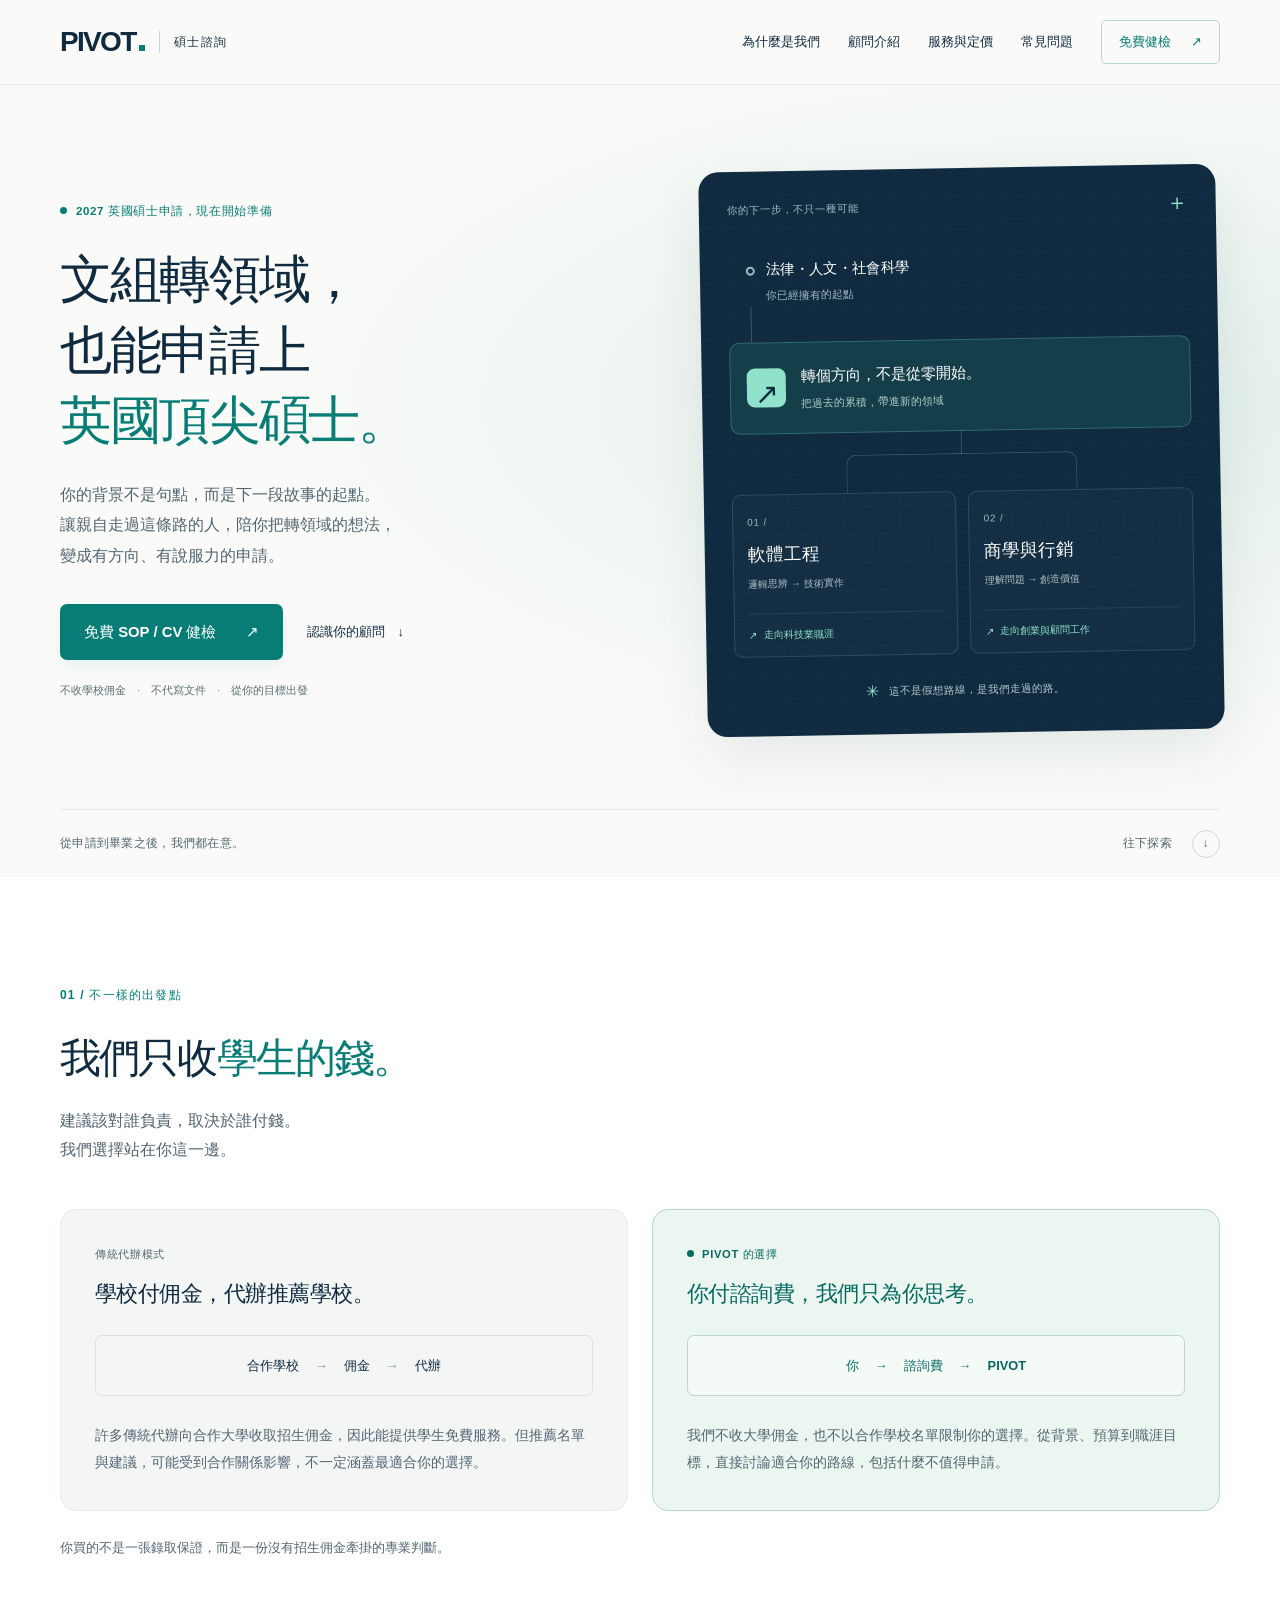
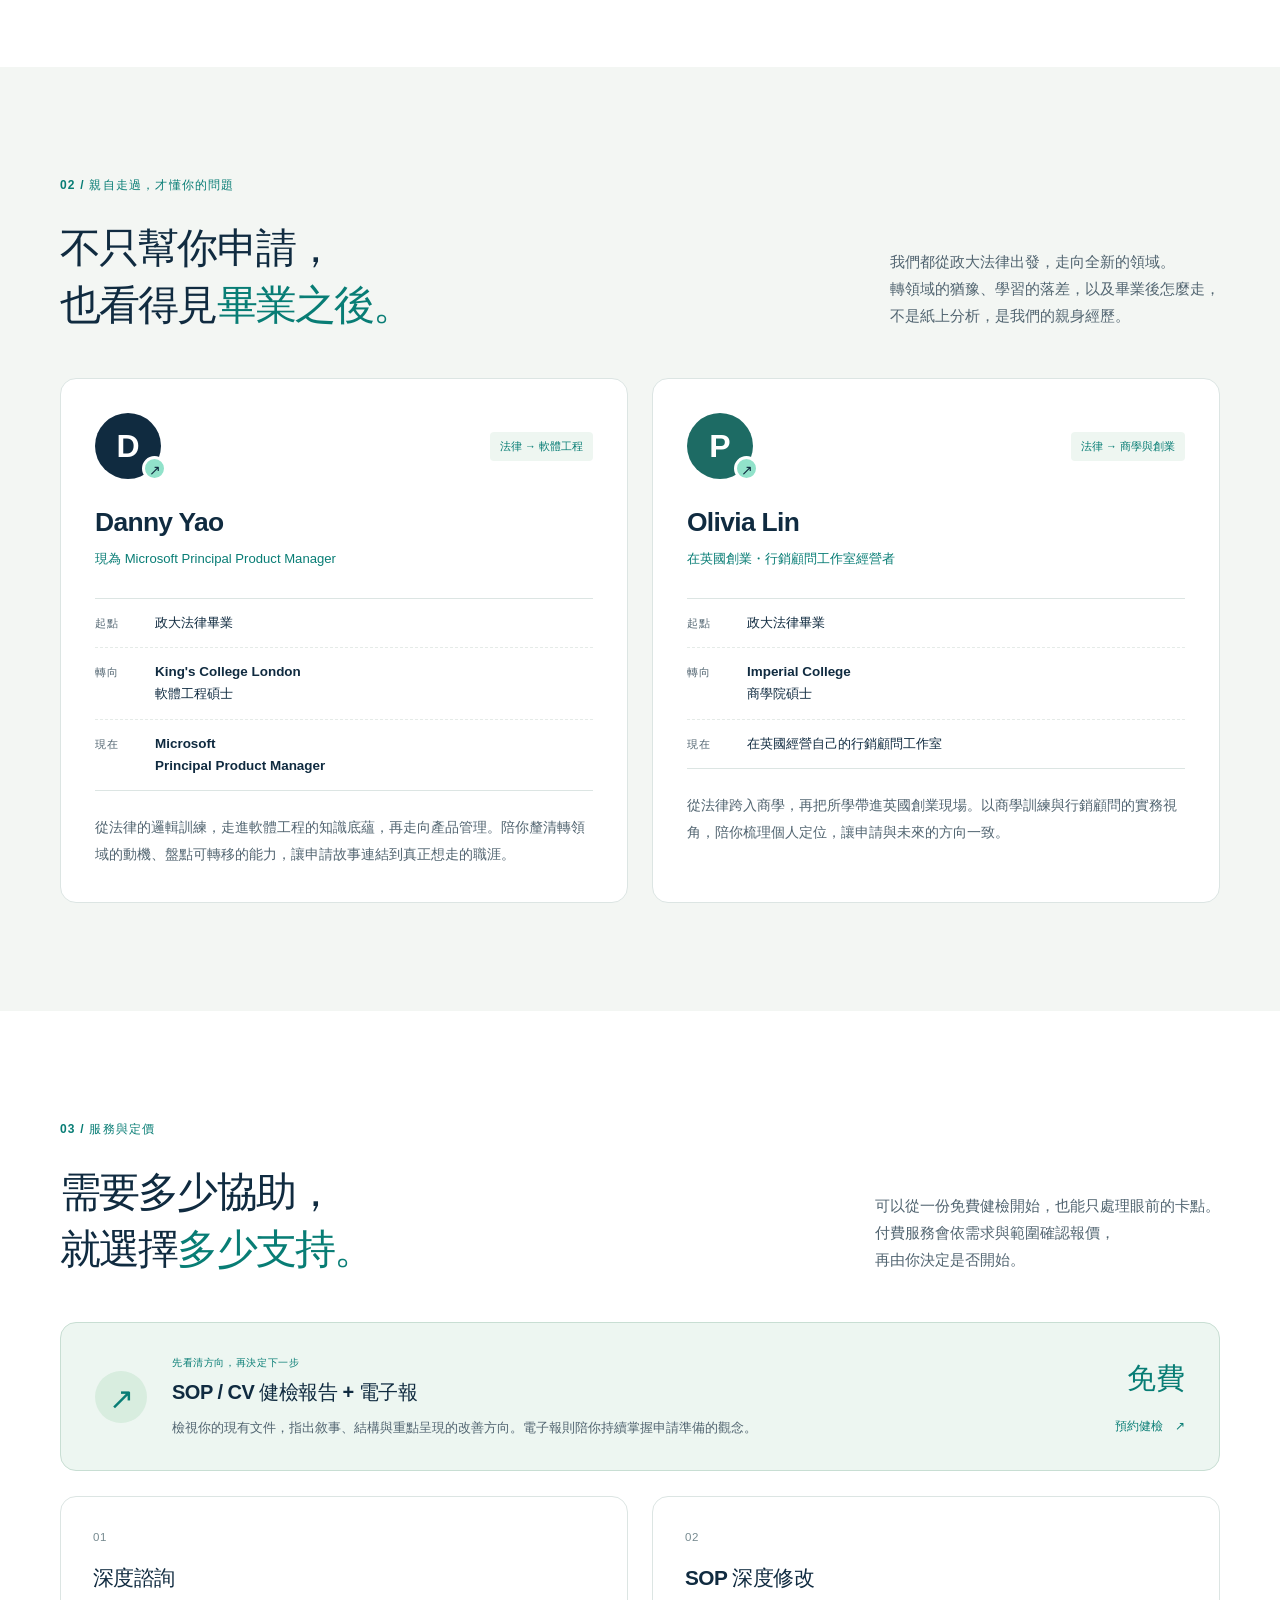
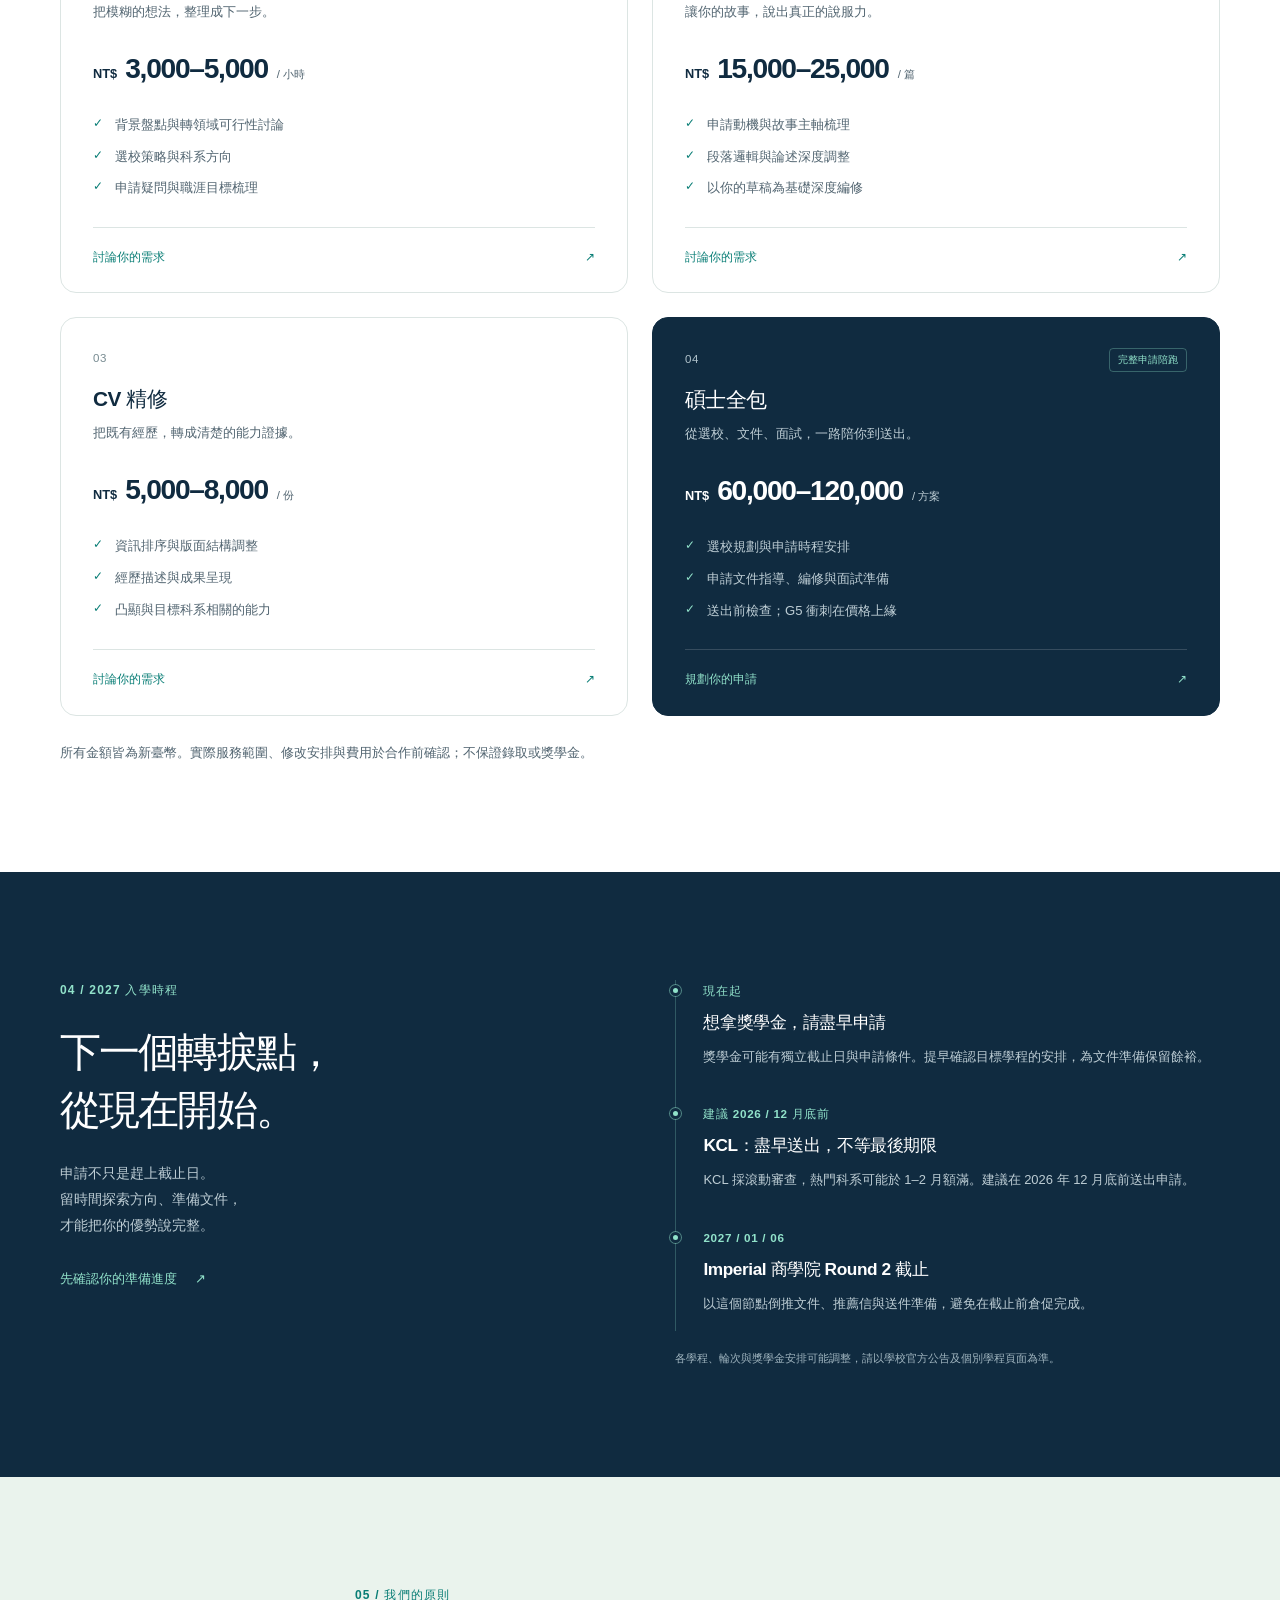
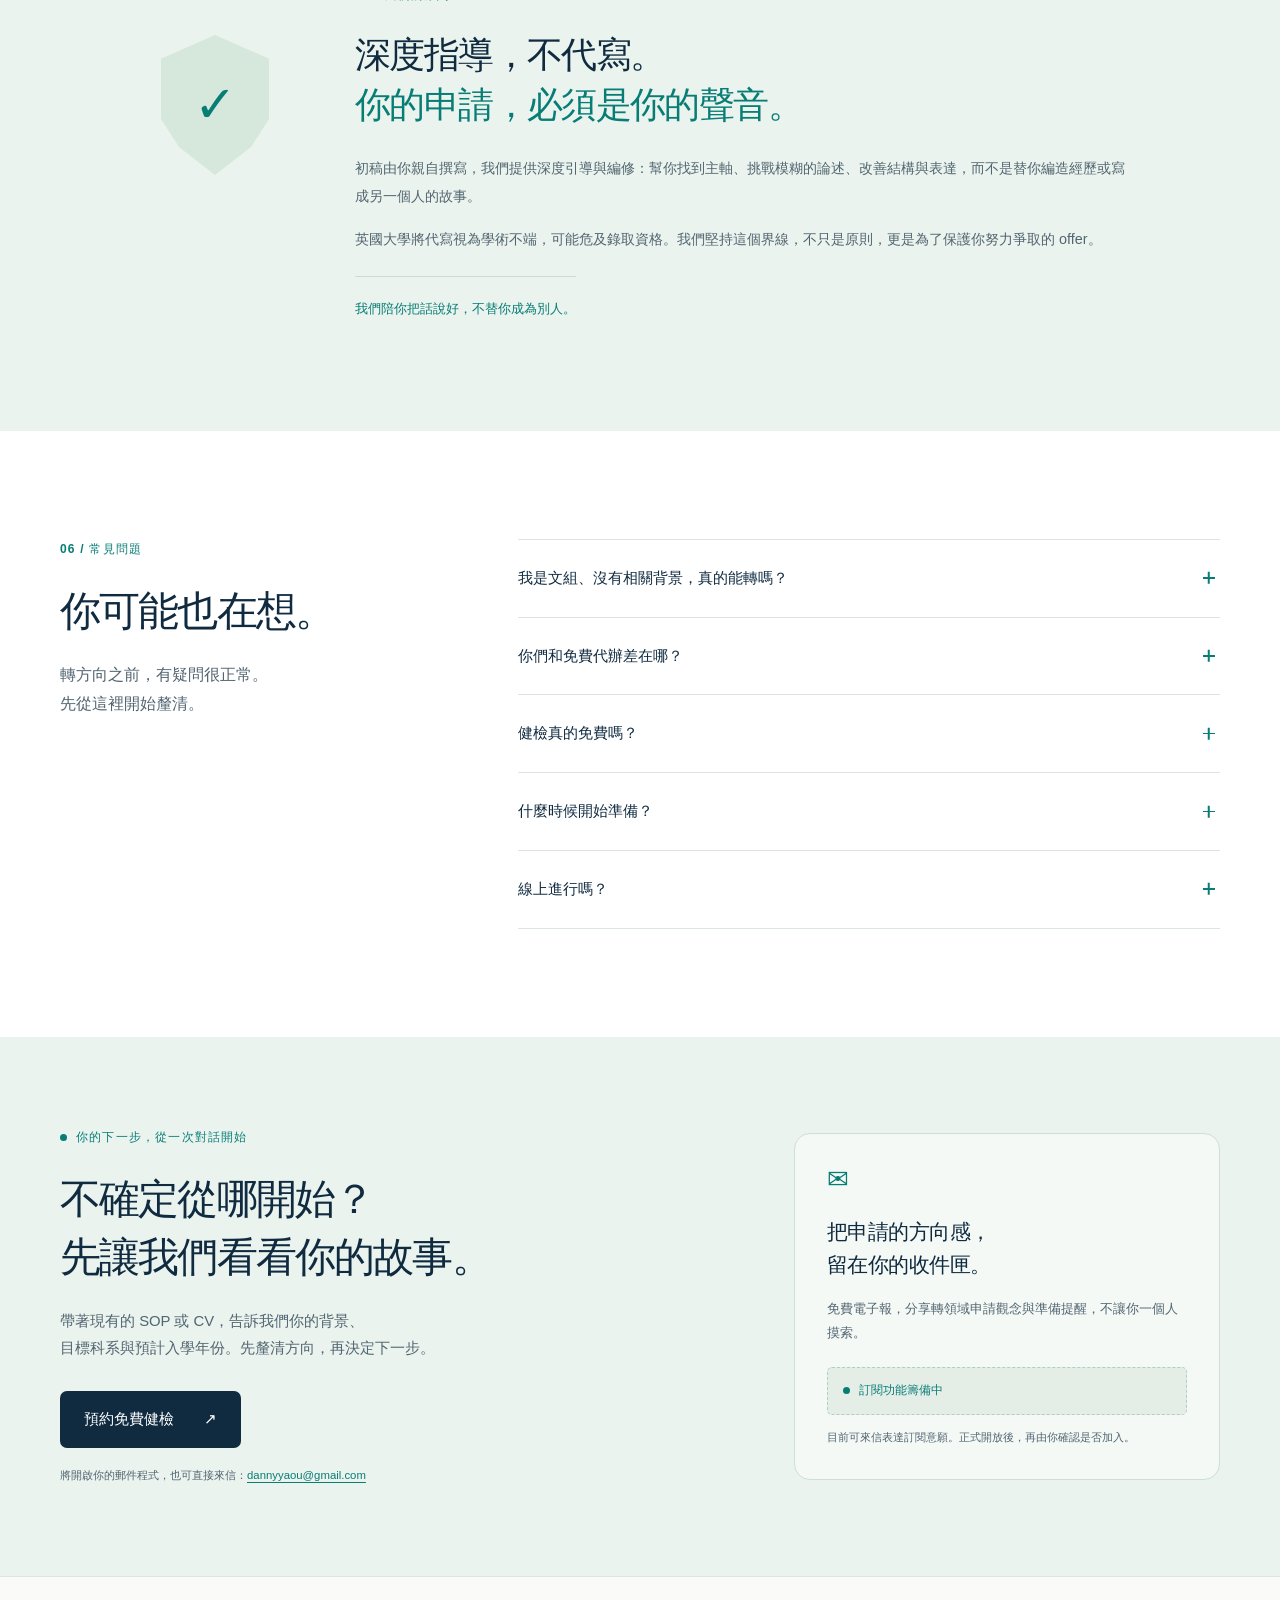
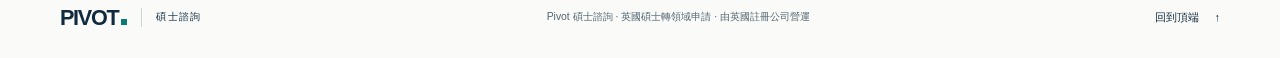
==== commit 79341434: "Fix Danny Yao name and PM role" ====
--- a/index.html
+++ b/index.html
@@ -57,7 +57,7 @@
                 <span class="destination-number">01 /</span>
                 <strong>軟體工程</strong>
                 <span>邏輯思辨 → 技術實作</span>
-                <div class="outcome"><span aria-hidden="true">↗</span> 走向工程師職涯</div>
+                <div class="outcome"><span aria-hidden="true">↗</span> 走向科技業職涯</div>
               </div>
               <div class="destination">
                 <span class="destination-number">02 /</span>
@@ -109,14 +109,14 @@
           <div class="profile-grid">
             <article class="profile-card reveal">
               <div class="profile-top"><div class="profile-monogram" aria-hidden="true">D<span>↗</span></div><span class="profile-tag">法律 → 軟體工程</span></div>
-              <h3>Danny</h3>
-              <p class="profile-role">現為 Microsoft 工程師</p>
+              <h3>Danny Yao</h3>
+              <p class="profile-role">現為 Microsoft Principal Product Manager</p>
               <ol class="profile-path">
                 <li><span>起點</span><strong>政大法律畢業</strong></li>
                 <li><span>轉向</span><strong>King's College London<br>軟體工程碩士</strong></li>
-                <li><span>現在</span><strong>Microsoft 工程師</strong></li>
+                <li><span>現在</span><strong>Microsoft<br>Principal Product Manager</strong></li>
               </ol>
-              <p class="profile-description">從法律的邏輯訓練，走進軟體工程的實作世界。陪你釐清轉領域的動機、盤點可轉移的能力，讓申請故事連結到真正想走的職涯。</p>
+              <p class="profile-description">從法律的邏輯訓練，走進軟體工程的知識底蘊，再走向產品管理。陪你釐清轉領域的動機、盤點可轉移的能力，讓申請故事連結到真正想走的職涯。</p>
             </article>
             <article class="profile-card reveal">
               <div class="profile-top"><div class="profile-monogram monogram-teal" aria-hidden="true">P<span>↗</span></div><span class="profile-tag">法律 → 商學與創業</span></div>
--- a/assets/style.css
+++ b/assets/style.css
@@ -378,3 +378,53 @@
   *, *::before, *::after { transition: none !important; animation: none !important; }
   .reveal-pending { opacity: 1; transform: none; }
 }
+
+.health-container { max-width: 820px; }
+.health-hero { padding-block: 83px 76px; }
+.health-self-check { background: #fff; }
+.health-check-group { min-width: 0; margin: 0 0 25px; padding: 20px 26px 12px; border: 1px solid var(--line); border-radius: var(--radius); }
+.health-check-group legend { padding-inline: 8px; color: var(--teal); font-size: 1.05rem; font-weight: 650; }
+.health-check-item { display: flex; align-items: flex-start; gap: 13px; padding-block: 14px; font-size: .9rem; cursor: pointer; }
+.health-check-item + .health-check-item { border-top: 1px solid var(--line); }
+.health-check-item input { flex: 0 0 20px; width: 20px; height: 20px; margin: 4px 0 0; accent-color: var(--teal); cursor: pointer; }
+.health-check-item:has(input:checked) { color: var(--teal); }
+.health-score > div { margin-top: 30px; padding: 30px; border: 1px solid #b9d7ca; border-radius: var(--radius); background: #ecf6f0; }
+.health-score .card-kicker { margin-bottom: 6px; }
+.health-score-value { color: var(--teal); margin-bottom: 16px; }
+.health-score-value strong { font-size: 3rem; line-height: 1.2; letter-spacing: -.045em; }
+.health-score-value > span { font-size: .85rem; color: var(--muted); }
+.health-score h3 { color: var(--teal); }
+.health-score h3 + p { margin-top: 10px; font-size: .9rem; color: var(--muted); }
+.health-application-link { margin-top: 25px; }
+.health-application { background: #f3f6f3; }
+.health-form { padding: 34px; border: 1px solid var(--line); border-radius: var(--radius); background: #fff; }
+.health-form-grid { display: grid; grid-template-columns: repeat(2, minmax(0, 1fr)); gap: 24px; }
+.health-field { display: flex; flex-direction: column; gap: 8px; min-width: 0; }
+.health-field-wide { grid-column: 1 / -1; }
+.health-field > label { font-size: .87rem; font-weight: 650; }
+.health-required { color: var(--muted); font-size: .75rem; font-weight: 400; }
+.health-field input, .health-field select, .health-field textarea { width: 100%; min-width: 0; min-height: 48px; padding: 11px 13px; border: 1px solid #c9d4d5; border-radius: 7px; color: var(--ink); background: var(--paper); font: inherit; font-size: 1rem; }
+.health-field textarea { resize: vertical; }
+.health-field input[type="file"] { font-size: .85rem; overflow-wrap: anywhere; }
+.health-field input::file-selector-button { margin-right: 12px; padding: 7px 12px; border: 1px solid #b8d3cc; border-radius: 5px; color: var(--teal); background: #edf6f1; font: inherit; cursor: pointer; }
+.health-field-help, .health-privacy { color: var(--muted); font-size: .75rem; }
+.health-privacy { margin-block: 26px 20px; }
+.health-notice { margin-bottom: 25px; padding: 20px 24px; border: 1px solid #b9d7ca; border-radius: 7px; color: var(--teal); background: #ecf6f0; }
+.health-details { background: #eaf3ed; }
+.health-details h2 { font-size: 1.4rem; }
+.health-details h2 + p { margin-top: 20px; color: var(--muted); font-size: .85rem; line-height: 1.95; }
+.health-container button { cursor: pointer; }
+.health-container button:disabled { opacity: .55; cursor: not-allowed; }
+
+@media (max-width: 800px) {
+  .health-hero { padding-block: 58px 45px; }
+}
+
+@media (max-width: 540px) {
+  .health-hero { padding-block: 43px 45px; }
+  .health-check-group { padding: 15px 18px 8px; }
+  .health-check-item { font-size: .85rem; }
+  .health-form, .health-score > div { padding: 26px 24px; }
+  .health-form-grid { grid-template-columns: 1fr; gap: 20px; }
+  .health-form .button, #calculate-score { width: 100%; }
+}
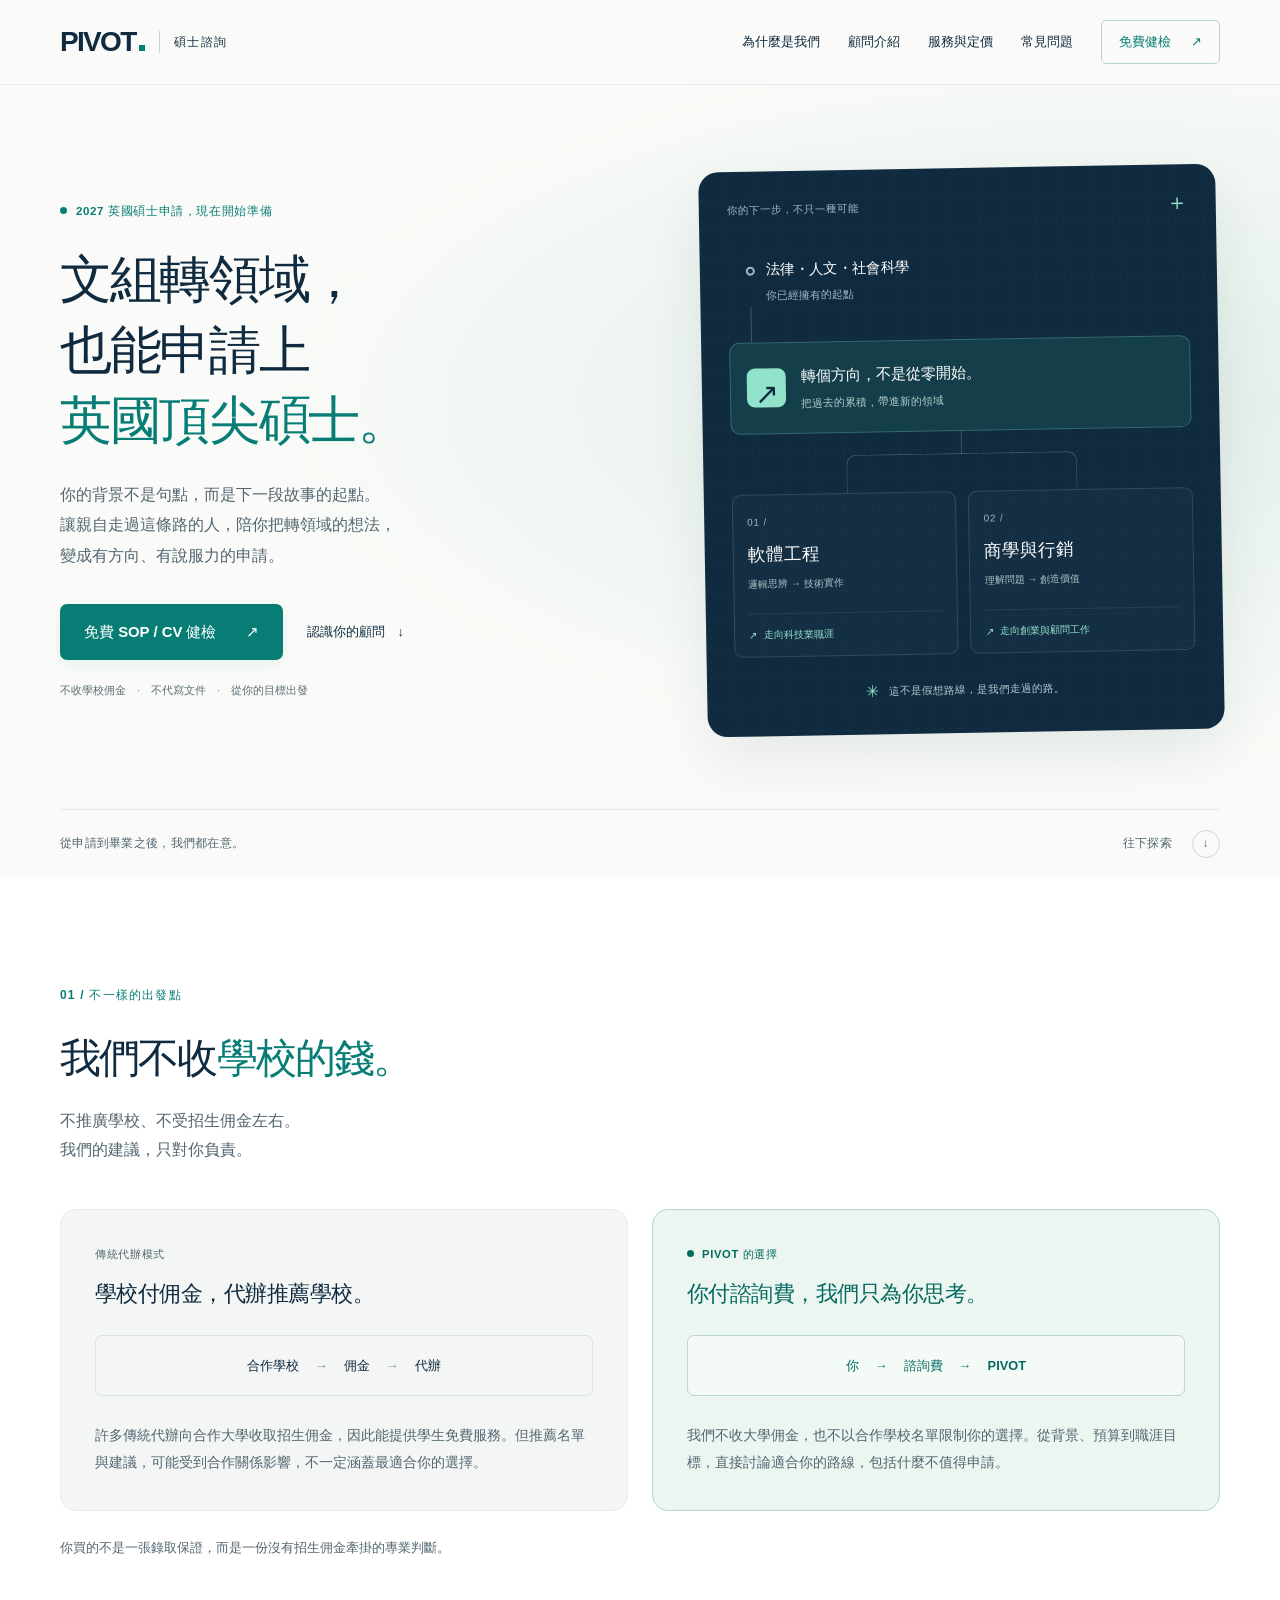
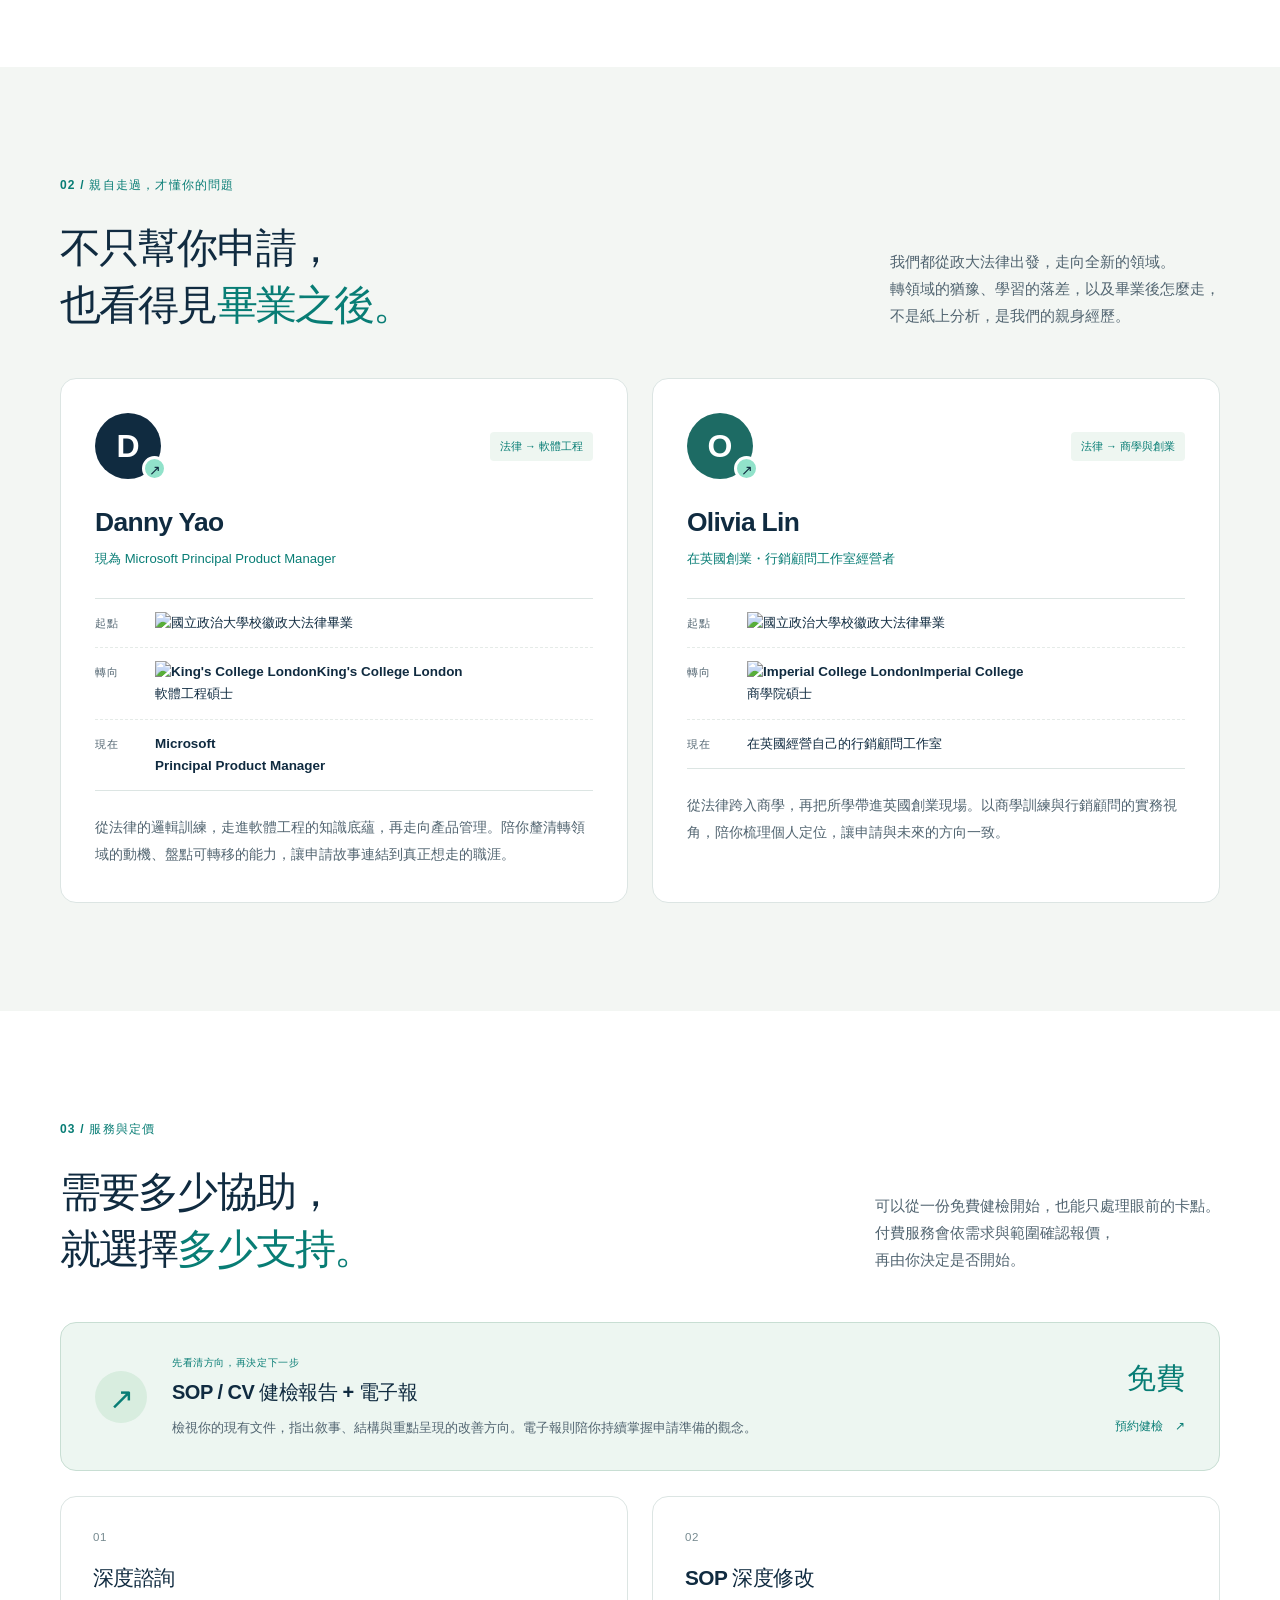
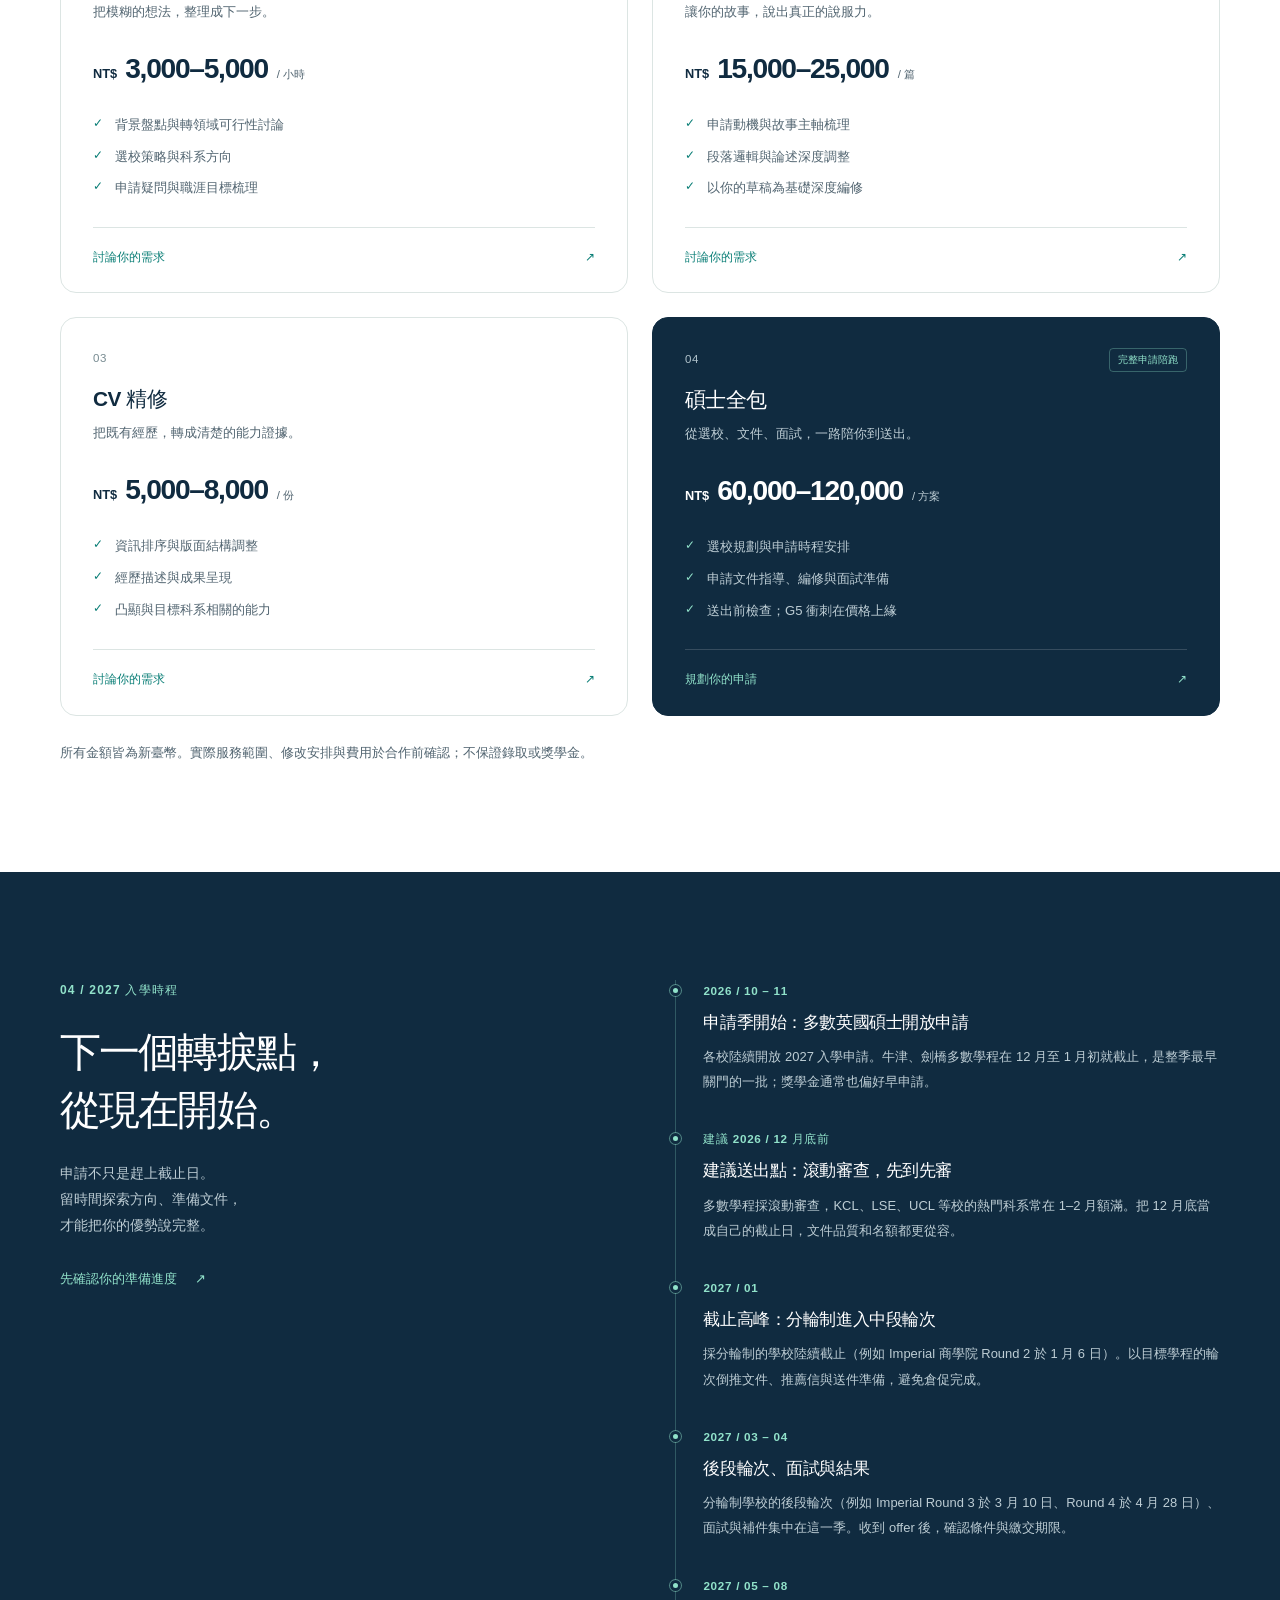
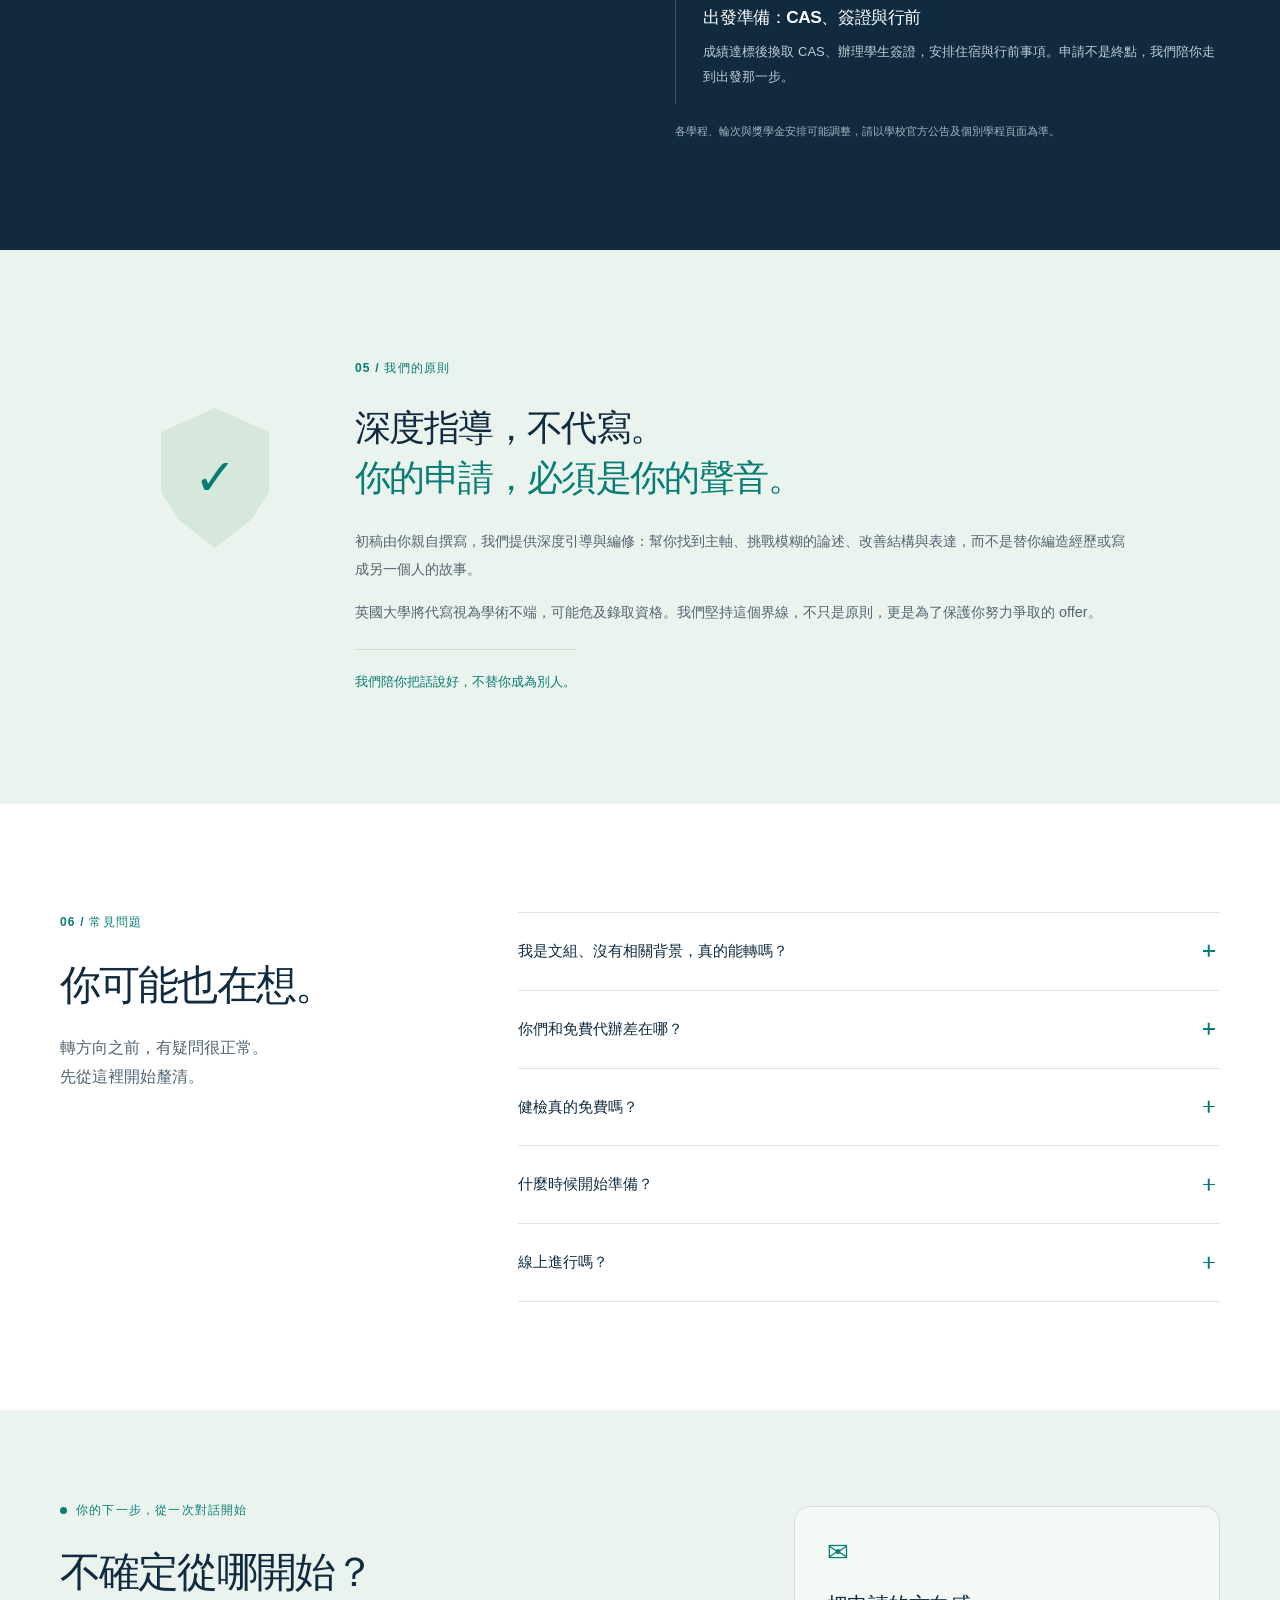
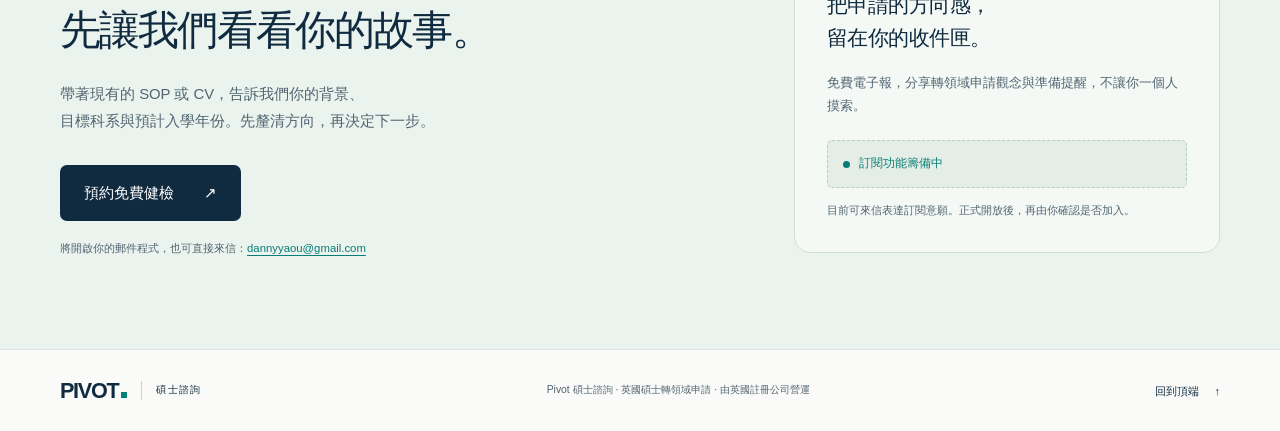
==== commit 4cf1447d: "Reframe fees section, broaden timeline, add school logos" ====
--- a/index.html
+++ b/index.html
@@ -79,8 +79,8 @@
         <div class="container">
           <div class="section-heading reveal">
             <p class="eyebrow">01 / 不一樣的出發點</p>
-            <h2 id="approach-title">我們只收<span class="text-accent">學生的錢。</span></h2>
-            <p>建議該對誰負責，取決於誰付錢。<br>我們選擇站在你這一邊。</p>
+            <h2 id="approach-title">我們不收<span class="text-accent">學校的錢。</span></h2>
+            <p>不推廣學校、不受招生佣金左右。<br>我們的建議，只對你負責。</p>
           </div>
           <div class="comparison-grid reveal">
             <article class="comparison-card agency-card">
@@ -112,19 +112,19 @@
               <h3>Danny Yao</h3>
               <p class="profile-role">現為 Microsoft Principal Product Manager</p>
               <ol class="profile-path">
-                <li><span>起點</span><strong>政大法律畢業</strong></li>
-                <li><span>轉向</span><strong>King's College London<br>軟體工程碩士</strong></li>
+                <li><span>起點</span><strong><img class="school-logo school-logo-seal" src="assets/img/logo-nccu.svg" alt="國立政治大學校徽">政大法律畢業</strong></li>
+                <li><span>轉向</span><strong><img class="school-logo" src="assets/img/logo-kcl.svg" alt="King's College London">King's College London<br>軟體工程碩士</strong></li>
                 <li><span>現在</span><strong>Microsoft<br>Principal Product Manager</strong></li>
               </ol>
               <p class="profile-description">從法律的邏輯訓練，走進軟體工程的知識底蘊，再走向產品管理。陪你釐清轉領域的動機、盤點可轉移的能力，讓申請故事連結到真正想走的職涯。</p>
             </article>
             <article class="profile-card reveal">
-              <div class="profile-top"><div class="profile-monogram monogram-teal" aria-hidden="true">P<span>↗</span></div><span class="profile-tag">法律 → 商學與創業</span></div>
+              <div class="profile-top"><div class="profile-monogram monogram-teal" aria-hidden="true">O<span>↗</span></div><span class="profile-tag">法律 → 商學與創業</span></div>
               <h3>Olivia Lin</h3>
               <p class="profile-role">在英國創業・行銷顧問工作室經營者</p>
               <ol class="profile-path">
-                <li><span>起點</span><strong>政大法律畢業</strong></li>
-                <li><span>轉向</span><strong>Imperial College<br>商學院碩士</strong></li>
+                <li><span>起點</span><strong><img class="school-logo school-logo-seal" src="assets/img/logo-nccu.svg" alt="國立政治大學校徽">政大法律畢業</strong></li>
+                <li><span>轉向</span><strong><img class="school-logo" src="assets/img/logo-imperial.png" alt="Imperial College London">Imperial College<br>商學院碩士</strong></li>
                 <li><span>現在</span><strong>在英國經營自己的行銷顧問工作室</strong></li>
               </ol>
               <p class="profile-description">從法律跨入商學，再把所學帶進英國創業現場。以商學訓練與行銷顧問的實務視角，陪你梳理個人定位，讓申請與未來的方向一致。</p>
@@ -179,9 +179,11 @@
         <div class="container timeline-layout">
           <div class="timeline-intro reveal"><p class="eyebrow">04 / 2027 入學時程</p><h2 id="timeline-title">下一個轉捩點，<br>從現在開始。</h2><p>申請不只是趕上截止日。<br>留時間探索方向、準備文件，<br>才能把你的優勢說完整。</p><a class="text-link" href="#contact">先確認你的準備進度 <span aria-hidden="true">↗</span></a></div>
           <div class="timeline reveal">
-            <article class="timeline-item"><span class="timeline-marker" aria-hidden="true"></span><p class="timeline-date">現在起</p><h3>想拿獎學金，請盡早申請</h3><p>獎學金可能有獨立截止日與申請條件。提早確認目標學程的安排，為文件準備保留餘裕。</p></article>
-            <article class="timeline-item"><span class="timeline-marker" aria-hidden="true"></span><p class="timeline-date">建議 <time datetime="2026-12">2026 / 12</time> 月底前</p><h3>KCL：盡早送出，不等最後期限</h3><p>KCL 採滾動審查，熱門科系可能於 1–2 月額滿。建議在 2026 年 12 月底前送出申請。</p></article>
-            <article class="timeline-item"><span class="timeline-marker" aria-hidden="true"></span><p class="timeline-date"><time datetime="2027-01-06">2027 / 01 / 06</time></p><h3>Imperial 商學院 Round 2 截止</h3><p>以這個節點倒推文件、推薦信與送件準備，避免在截止前倉促完成。</p></article>
+            <article class="timeline-item"><span class="timeline-marker" aria-hidden="true"></span><p class="timeline-date"><time datetime="2026-10">2026 / 10</time> – <time datetime="2026-11">11</time></p><h3>申請季開始：多數英國碩士開放申請</h3><p>各校陸續開放 2027 入學申請。牛津、劍橋多數學程在 12 月至 1 月初就截止，是整季最早關門的一批；獎學金通常也偏好早申請。</p></article>
+            <article class="timeline-item"><span class="timeline-marker" aria-hidden="true"></span><p class="timeline-date">建議 <time datetime="2026-12">2026 / 12</time> 月底前</p><h3>建議送出點：滾動審查，先到先審</h3><p>多數學程採滾動審查，KCL、LSE、UCL 等校的熱門科系常在 1–2 月額滿。把 12 月底當成自己的截止日，文件品質和名額都更從容。</p></article>
+            <article class="timeline-item"><span class="timeline-marker" aria-hidden="true"></span><p class="timeline-date"><time datetime="2027-01">2027 / 01</time></p><h3>截止高峰：分輪制進入中段輪次</h3><p>採分輪制的學校陸續截止（例如 Imperial 商學院 Round 2 於 1 月 6 日）。以目標學程的輪次倒推文件、推薦信與送件準備，避免倉促完成。</p></article>
+            <article class="timeline-item"><span class="timeline-marker" aria-hidden="true"></span><p class="timeline-date"><time datetime="2027-03">2027 / 03</time> – <time datetime="2027-04">04</time></p><h3>後段輪次、面試與結果</h3><p>分輪制學校的後段輪次（例如 Imperial Round 3 於 3 月 10 日、Round 4 於 4 月 28 日）、面試與補件集中在這一季。收到 offer 後，確認條件與繳交期限。</p></article>
+            <article class="timeline-item"><span class="timeline-marker" aria-hidden="true"></span><p class="timeline-date"><time datetime="2027-05">2027 / 05</time> – <time datetime="2027-08">08</time></p><h3>出發準備：CAS、簽證與行前</h3><p>成績達標後換取 CAS、辦理學生簽證，安排住宿與行前事項。申請不是終點，我們陪你走到出發那一步。</p></article>
             <p class="timeline-note">各學程、輪次與獎學金安排可能調整，請以學校官方公告及個別學程頁面為準。</p>
           </div>
         </div>
